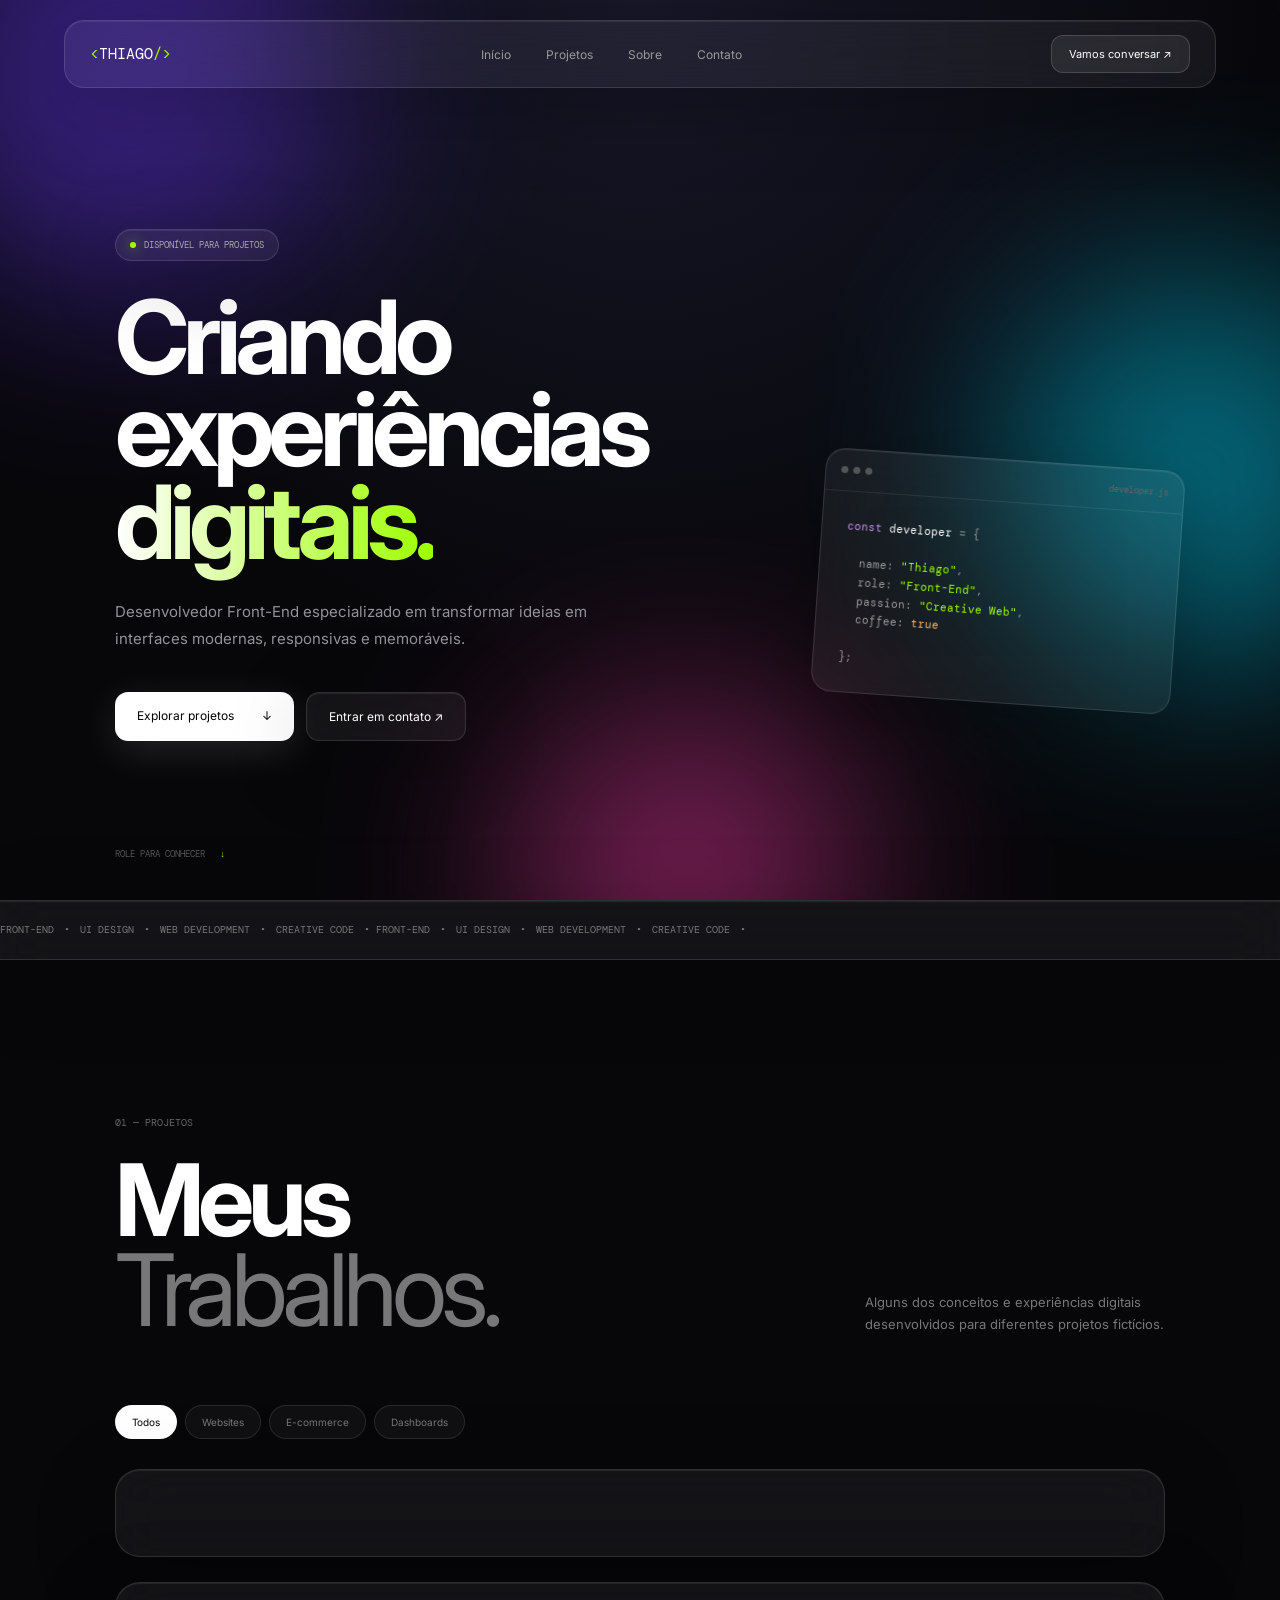
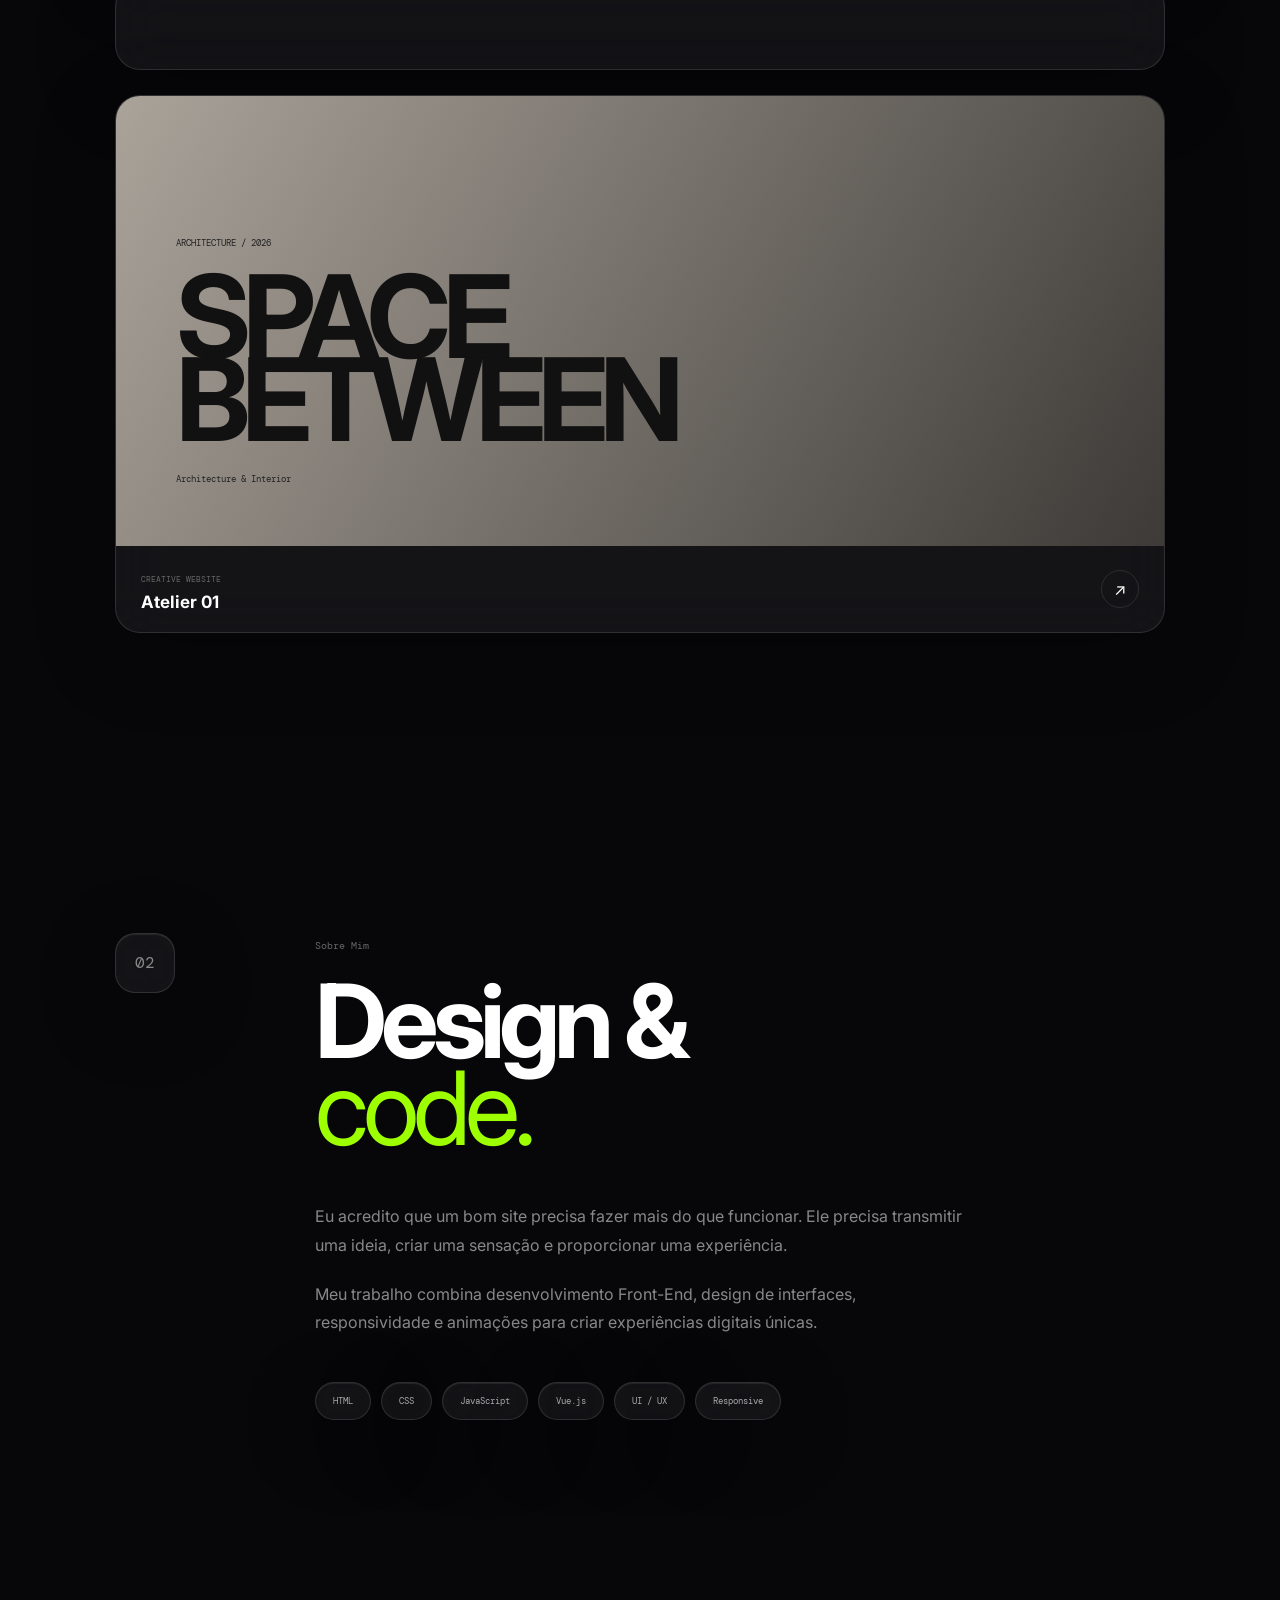
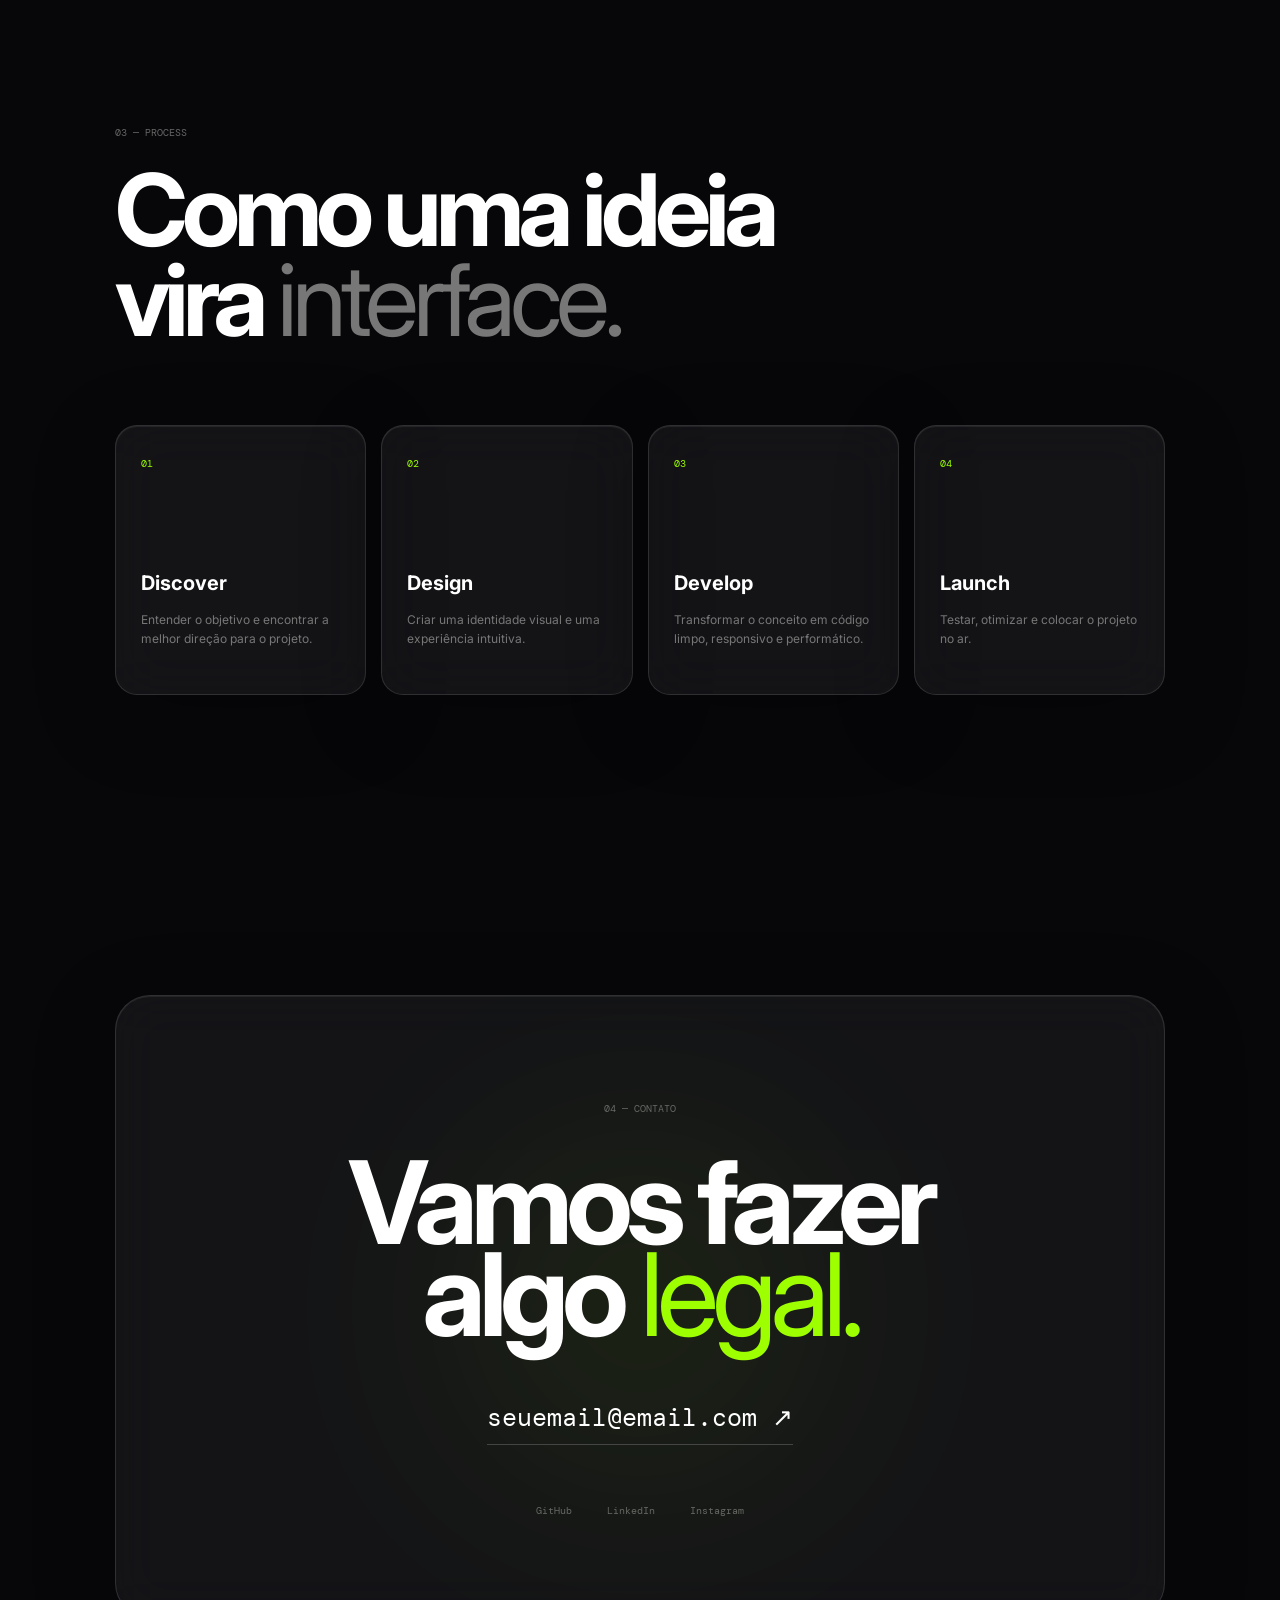
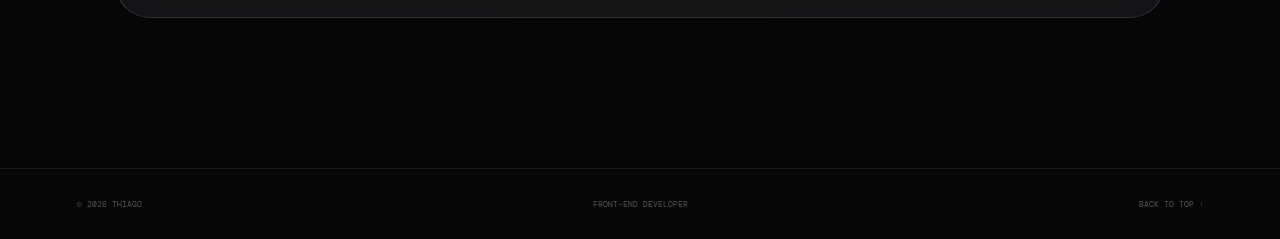
==== index.html @ 4381b1b9 "publish" ====
<!DOCTYPE html>
<html lang="pt-BR">
<head>
	<meta charset="UTF-8">
	<meta name="viewport" content="width=device-width, initial-scale=1.0">
    <title>Thiago — Front-End Developer</title>
	<link rel="stylesheet" href="style.css">
	<link rel="preconnect" href="https://fonts.googleapis.com">
	<link rel="preconnect" href="https://fonts.gstatic.com" crossorigin>
	<link href="https://fonts.googleapis.com/css2?family=DM+Mono:wght@400;500&family=Inter:wght@400;500;600;700;800&display=swap" rel="stylesheet">
</head>

<body>
	<!-- BACKGROUND -->
	<div class="background">
        <div class="orb orb-1"></div>
        <div class="orb orb-2"></div>
        <div class="orb orb-3"></div>
	</div>
	<!-- NAVBAR -->
	<header class="navbar glass">

        <a href="#home" class="logo">
            <span>&lt;</span>THIAGO<span>/&gt;</span>
        </a>

        <nav>
            <a href="#home">Início</a>
            <a href="#projetos">Projetos</a>
            <a href="#sobre">Sobre</a>
            <a href="#contato">Contato</a>
        </nav>

        <a href="#contato" class="nav-button">
            Vamos conversar ↗
        </a>
	</header>


    <!-- HERO -->
	<main>

        <section class="hero" id="home">
            <div class="hero-content">
                <div class="status glass">
                    <span></span>
                    DISPONÍVEL PARA PROJETOS
                </div>
                <h1>
                    Criando experiências<br>
                    <span>digitais.</span>
                </h1>
                <p>
                    Desenvolvedor Front-End especializado em transformar
                    ideias em interfaces modernas, responsivas e
                    memoráveis.
                </p>
                <div class="hero-buttons">
                    <a href="#projetos" class="button primary">
                        Explorar projetos
                        <span>↓</span>
                    </a>
                    <a href="#contato" class="button glass">
                        Entrar em contato ↗
                    </a>
                </div>
            </div>

            <!-- CARD FLUTUANTE -->
            <div class="floating-card glass">
                <div class="window-top">
                    <div class="dots">
                        <i></i>
                        <i></i>
                        <i></i>
                    </div>
                    <span>developer.js</span>
                </div>
                <div class="code">
                    <span class="purple">const</span>
                    <span class="white">developer</span>
                    = {
                    <br><br>
                    &nbsp;&nbsp;name:
                    <span class="green">"Thiago"</span>,
                    <br>
                    &nbsp;&nbsp;role:
                    <span class="green">"Front-End"</span>,
                    <br>
                    &nbsp;&nbsp;passion:
                    <span class="green">"Creative Web"</span>,
                    <br>
                    &nbsp;&nbsp;coffee:
                    <span class="orange">true</span>
                    <br><br>
                    };
                </div>
            </div>

            <div class="scroll">
                ROLE PARA CONHECER
                <span>↓</span>
            </div>
        </section>
		
        <!-- MARQUEE -->
        <section class="marquee glass">
            <div>
                FRONT-END　•　UI DESIGN　•　WEB DEVELOPMENT　•　CREATIVE CODE　•
                FRONT-END　•　UI DESIGN　•　WEB DEVELOPMENT　•　CREATIVE CODE　•
            </div>
        </section>

        <!-- PROJETOS -->
        <section class="projects section" id="projetos">
            <div class="section-title">
                <span>01 — PROJETOS</span>
                <h2>
                    Meus<br>
                    <strong>Trabalhos.</strong>
                </h2>
                <p>
                    Alguns dos conceitos e experiências digitais
                    desenvolvidos para diferentes projetos fictícios.
                </p>
            </div>

            <!-- FILTROS -->
            <div class="filters">
                <button class="active" data-filter="all">
                    Todos
                </button>
                <button data-filter="web">
                    Websites
                </button>
                <button data-filter="shop">
                    E-commerce
                </button>
                <button data-filter="dashboard">
                    Dashboards
                </button>
            </div>

            <!-- PROJETOS -->
            <div class="project-grid">

                <!-- MONOCHROME -->
                <article class="project glass large" data-category="shop">
                   <div class="video-container">
    <iframe
        src="https://vimeo.com/1227312894?share=copy&fl=sv&fe=ci"
        allow="autoplay; fullscreen; picture-in-picture"
        allowfullscreen>
    </iframe>
</div>

                    <div class="project-details">

                        <div>
                            <small>E-COMMERCE</small>
                            <h3>Monochrome</h3>
                        </div>
                        <a href="#" target="_blank">↗</a>
                    </div>
                </article>

                <!-- VERTEX -->
                <article class="project glass large" data-category="web">
                   <div class="video-container">
    <iframe
        src="https://vimeo.com/1227312894?share=copy"
        allow="autoplay; fullscreen; picture-in-picture"
        allowfullscreen>
    </iframe>
</div>
                    <div class="project-details">
                        <div>
                            <small>WEBSITE</small>
                            <h3>Vertex Lab</h3>
                        </div>
                        <a href="#" target="_blank">↗</a>
                    </div>
                </article>
                

                <!-- ATELIER -->
                <article class="project glass large" data-category="web">
                    <div class="project-preview atelier">
                        <div class="atelier-overlay">
                            <small>ARCHITECTURE / 2026</small>
                            <strong>
                                SPACE<br>
                                BETWEEN
                            </strong>
                            <span>
                                Architecture & Interior
                            </span>
                        </div>
                    </div>
                    <div class="project-details">
                        <div>
                            <small>CREATIVE WEBSITE</small>
                            <h3>Atelier 01</h3>
                        </div>
                        <a href="#" target="_blank">↗</a>
                    </div>
                </article>
            </div>
        </section>

        <!-- SOBRE -->
        <section class="about section" id="sobre">
            <div class="about-label glass">
                02
            </div>
            <div class="about-content">
                <span>Sobre Mim</span>
                <h2>
                    Design &<br>
                    <strong>code.</strong>
                </h2>
                <p>
                    Eu acredito que um bom site precisa fazer mais do que
                    funcionar. Ele precisa transmitir uma ideia, criar
                    uma sensação e proporcionar uma experiência.
                </p>
                <p>
                    Meu trabalho combina desenvolvimento Front-End,
                    design de interfaces, responsividade e animações
                    para criar experiências digitais únicas.
                </p>
                <div class="skills">
                    <div class="skill glass">HTML</div>
                    <div class="skill glass">CSS</div>
                    <div class="skill glass">JavaScript</div>
                    <div class="skill glass">Vue.js</div>
                    <div class="skill glass">UI / UX</div>
                    <div class="skill glass">Responsive</div>
                </div>
            </div>
        </section>

        <!-- PROCESSO -->
        <section class="process section">
            <span>03 — PROCESS</span>
            <h2>
                Como uma ideia<br>
                vira <strong>interface.</strong>
            </h2>
            <div class="process-grid">
                <div class="process-card glass">
                    <span>01</span>
                    <h3>Discover</h3>
                    <p>
                        Entender o objetivo e encontrar a melhor
                        direção para o projeto.
                    </p>
                </div>
                <div class="process-card glass">
                    <span>02</span>
                    <h3>Design</h3>
                    <p>
                        Criar uma identidade visual e uma experiência
                        intuitiva.
                    </p>
                </div>
                <div class="process-card glass">
                    <span>03</span>
                    <h3>Develop</h3>
                    <p>
                        Transformar o conceito em código limpo,
                        responsivo e performático.
                    </p>
                </div>
                <div class="process-card glass">
                    <span>04</span>
                    <h3>Launch</h3>
                    <p>
                        Testar, otimizar e colocar o projeto no ar.
                    </p>
                </div>
            </div>
        </section>

        <!-- CONTATO -->

        <section class="contact section" id="contato">
            <div class="contact-box glass">
                <span>04 — CONTATO</span>
                <h2>
                    Vamos fazer<br>
                    algo <strong>legal.</strong>
                </h2>
                <a href="mailto:seuemail@email.com" class="contact-email">
                    seuemail@email.com ↗
                </a>
                <div class="socials">
                    <a href="#">GitHub</a>
                    <a href="#">LinkedIn</a>
                    <a href="#">Instagram</a>
                </div>
            </div>
        </section>
	</main>

    <!-- FOOTER -->
	<footer>
        <span>© 2026 THIAGO</span>
        <span>FRONT-END DEVELOPER</span>
        <a href="#home">BACK TO TOP ↑</a>
	</footer>
    <script src="script.js"></script>
</body>
</html>
---- style.css ----
* {
    margin: 0;
    padding: 0;
    box-sizing: border-box;
}

html {
    scroll-behavior: smooth;
}

body {
    background: #07070a;
    color: #fff;

    font-family: "Inter", sans-serif;

    overflow-x: hidden;
}

a {
    text-decoration: none;
    color: inherit;
}

button {
    font-family: inherit;
}


/* =================================
   BACKGROUND
================================= */

.background {
    position: fixed;

    inset: 0;

    z-index: -5;

    overflow: hidden;

    background:
        radial-gradient(
            circle at top,
            #171729,
            #07070a 60%
        );
}

.orb {
    position: absolute;

    border-radius: 50%;

    filter: blur(100px);

    opacity: .45;

    animation: float 12s ease-in-out infinite;
}

.orb-1 {
    width: 450px;
    height: 450px;

    background: #6c3cff;

    top: -150px;
    left: -100px;
}

.orb-2 {
    width: 400px;
    height: 400px;

    background: #00d9ff;

    right: -120px;
    top: 30%;

    animation-delay: -4s;
}

.orb-3 {
    width: 350px;
    height: 350px;

    background: #ff3cac;

    bottom: -150px;
    left: 40%;

    animation-delay: -8s;
}

@keyframes float {

    0%, 100% {
        transform: translate(0, 0);
    }

    50% {
        transform: translate(40px, -50px);
    }

}


/* =================================
   GLASS
================================= */

.glass {
    background: rgba(255,255,255,.055);

    border: 1px solid rgba(255,255,255,.12);

    backdrop-filter: blur(25px);
    -webkit-backdrop-filter: blur(25px);

    box-shadow:
        inset 0 1px 1px rgba(255,255,255,.08),
        0 20px 80px rgba(0,0,0,.25);
}


/* =================================
   NAVBAR
================================= */

.navbar {
    position: fixed;

    top: 20px;
    left: 5%;
    right: 5%;

    height: 68px;

    padding: 0 25px;

    border-radius: 20px;

    display: flex;

    align-items: center;

    justify-content: space-between;

    z-index: 100;
}

.logo {
    font-family: "DM Mono";

    font-size: 15px;
}

.logo span {
    color: #9dff00;
}

.navbar nav {
    display: flex;

    gap: 35px;
}

.navbar nav a {
    color: #999;

    font-size: 12px;

    transition: .3s;
}

.navbar nav a:hover {
    color: #fff;
}

.nav-button {
    padding: 11px 17px;

    border-radius: 12px;

    background: rgba(255,255,255,.08);

    border: 1px solid rgba(255,255,255,.15);

    font-size: 11px;

    transition: .3s;
}

.nav-button:hover {
    background: #fff;

    color: #000;
}


/* =================================
   HERO
================================= */

.hero {
    min-height: 100vh;

    padding: 170px 9vw 100px;

    display: flex;

    align-items: center;

    position: relative;
}

.hero-content {
    max-width: 800px;

    z-index: 2;
}

.status {
    width: max-content;

    padding: 9px 14px;

    border-radius: 100px;

    font-family: "DM Mono";

    font-size: 9px;

    color: #aaa;

    display: flex;

    align-items: center;

    gap: 8px;

    margin-bottom: 30px;
}

.status span {
    width: 6px;
    height: 6px;

    background: #9dff00;

    border-radius: 50%;

    box-shadow: 0 0 15px #9dff00;
}

.hero h1 {
    font-size: clamp(55px, 8vw, 115px);

    line-height: .9;

    letter-spacing: -6px;
}

.hero h1 span {
    background: linear-gradient(
        90deg,
        #fff,
        #9dff00,
        #00d9ff
    );

    background-size: 200%;

    -webkit-background-clip: text;

    color: transparent;

    animation: gradient 5s ease infinite;
}

@keyframes gradient {

    0%,100% {
        background-position: 0;
    }

    50% {
        background-position: 100%;
    }

}

.hero p {
    max-width: 520px;

    color: #92929a;

    font-size: 15px;

    line-height: 1.8;

    margin-top: 30px;
}

.hero-buttons {
    display: flex;

    gap: 12px;

    margin-top: 40px;
}

.button {
    padding: 16px 22px;

    border-radius: 13px;

    font-size: 12px;
}

.primary {
    background: #fff;

    color: #000;

    box-shadow: 0 10px 40px rgba(255,255,255,.12);
}

.primary span {
    margin-left: 25px;
}

.video-container {
    width: 100%;
    height: 100%;
    position: relative;
    overflow: hidden;
    border-radius: 24px;
}

.video-container iframe {
    position: absolute;
    inset: 0;
    width: 100%;
    height: 100%;
    border: 0;
    display: block;
}

/* =================================
   CODE CARD
================================= */

.floating-card {
    position: absolute;

    right: 8vw;
    bottom: 22%;

    width: 360px;

    border-radius: 20px;

    overflow: hidden;

    transform: rotate(4deg);

    animation: cardFloat 5s ease-in-out infinite;

    z-index: 3;
}

@keyframes cardFloat {

    0%,100% {
        transform: rotate(4deg) translateY(0);
    }

    50% {
        transform: rotate(2deg) translateY(-15px);
    }

}

.window-top {
    height: 42px;

    border-bottom: 1px solid rgba(255,255,255,.08);

    display: flex;

    align-items: center;

    justify-content: space-between;

    padding: 0 15px;

    color: #666;

    font-family: "DM Mono";

    font-size: 9px;
}

.dots {
    display: flex;

    gap: 5px;
}

.dots i {
    width: 7px;
    height: 7px;

    background: #555;

    border-radius: 50%;
}

.code {
    padding: 25px;

    font-family: "DM Mono";

    font-size: 11px;

    line-height: 1.7;

    color: #999;
}

.purple {
    color: #c792ea;
}

.green {
    color: #9dff00;
}

.orange {
    color: #ffb86c;
}

.white {
    color: #fff;
}


/* =================================
   SCROLL
================================= */

.scroll {
    position: absolute;

    bottom: 40px;

    left: 9vw;

    color: #555;

    font-family: "DM Mono";

    font-size: 9px;
}

.scroll span {
    color: #9dff00;

    margin-left: 10px;
}


/* =================================
   MARQUEE
================================= */

.marquee {
    overflow: hidden;

    white-space: nowrap;

    padding: 22px 0;

    border-left: 0;
    border-right: 0;

    color: #777;

    font-family: "DM Mono";

    font-size: 10px;
}

.marquee div {
    animation: marquee 25s linear infinite;
}

@keyframes marquee {

    from {
        transform: translateX(0);
    }

    to {
        transform: translateX(-50%);
    }

}


/* =================================
   SECTIONS
================================= */

.section {
    padding: 150px 9vw;
}

.section-title {
    position: relative;

    margin-bottom: 70px;
}

.section-title > span,
.about-content > span,
.process > span,
.contact-box > span {
    font-family: "DM Mono";

    font-size: 10px;

    color: #666;
}

.section-title h2,
.process h2 {
    font-size: clamp(55px, 8vw, 100px);

    line-height: .9;

    letter-spacing: -6px;

    margin-top: 25px;
}

.section-title h2 strong,
.process h2 strong {
    color: #777;

    font-weight: 400;
}

.section-title p {
    position: absolute;

    right: 0;

    bottom: 0;

    max-width: 300px;

    color: #777;

    font-size: 13px;

    line-height: 1.7;
}


/* =================================
   FILTERS
================================= */

.filters {
    display: flex;

    gap: 8px;

    margin-bottom: 30px;
}

.filters button {
    cursor: pointer;

    padding: 10px 16px;

    border-radius: 100px;

    background: rgba(255,255,255,.04);

    border: 1px solid rgba(255,255,255,.1);

    color: #777;

    font-size: 10px;

    transition: .3s;
}

.filters button:hover,
.filters button.active {
    background: #fff;

    color: #000;
}


/* =================================
   PROJECT GRID
================================= */

.project-grid {
    display: grid;

    grid-template-columns: repeat(2, 1fr);

    gap: 25px;
}

.project.large {
    grid-column: span 2;
}

.project {
    border-radius: 25px;

    overflow: hidden;

    transition:
        transform .5s,
        border-color .5s;
}

.project:hover {
    transform: translateY(-8px);

    border-color: rgba(255,255,255,.25);
}


/* =================================
   PROJECT PREVIEW
================================= */

.project-preview {
    min-height: 450px;

    position: relative;

    overflow: hidden;
}


/* MONOCHROME */

.monochrome {
    background:
        linear-gradient(
            135deg,
            #222,
            #050505
        );

    padding: 35px;
}

.mini-nav {
    display: flex;

    justify-content: space-between;

    font-family: "DM Mono";

    font-size: 9px;

    color: #aaa;
}

.fashion-text {
    font-size: clamp(60px, 9vw, 120px);

    font-weight: 800;

    line-height: .72;

    letter-spacing: -8px;

    margin-top: 100px;
}

.fashion-text i {
    color: #9dff00;
}

.mini-product {
    position: absolute;

    bottom: 30px;
    right: 35px;

    font-family: "DM Mono";

    font-size: 9px;

    color: #777;
}


/* VERTEX */

.vertex {
    background:
        radial-gradient(
            circle at 70% 30%,
            #2e6949,
            #09130d 50%,
            #040604
        );

    padding: 35px;

    display: flex;

    flex-direction: column;

    justify-content: space-between;
}

.vertex-glow {
    position: absolute;

    width: 250px;
    height: 250px;

    border-radius: 50%;

    background: #76ffab;

    filter: blur(100px);

    opacity: .12;

    right: -50px;
    top: -50px;
}

.vertex small {
    font-family: "DM Mono";

    color: #9dff00;
}

.vertex strong {
    font-size: clamp(40px, 6vw, 75px);

    line-height: .8;

    letter-spacing: -4px;
}

.vertex > span {
    font-family: "DM Mono";

    font-size: 9px;

    color: #aaa;
}


/* ANALYTICS */

.analytics {
    background:
        radial-gradient(
            circle at 50% 50%,
            #1f2340,
            #09090d
        );

    padding: 50px;

    display: flex;

    justify-content: center;

    align-items: center;
}

.dashboard-card {
    width: 85%;

    padding: 30px;

    border-radius: 18px;

    background: rgba(0,0,0,.4);

    border: 1px solid rgba(255,255,255,.12);

    backdrop-filter: blur(15px);
}

.dashboard-card small {
    color: #777;

    font-family: "DM Mono";

    font-size: 9px;
}

.dashboard-card strong {
    display: block;

    margin-top: 10px;

    font-size: 36px;
}

.chart {
    height: 100px;

    margin-top: 30px;

    border-bottom: 1px solid rgba(157,255,0,.5);

    position: relative;

    transform: skewY(-5deg);
}

.chart span {
    position: absolute;

    width: 100%;
    height: 100%;

    background:
        linear-gradient(
            135deg,
            transparent 60%,
            rgba(157,255,0,.3)
        );

    clip-path: polygon(
        0 90%,
        15% 70%,
        30% 80%,
        45% 45%,
        60% 60%,
        75% 25%,
        100% 5%,
        100% 100%,
        0 100%
    );
}

.chart-bars {
    display: flex;

    gap: 8px;

    height: 50px;

    align-items: flex-end;

    margin-top: 15px;
}

.chart-bars i {
    flex: 1;

    background: rgba(255,255,255,.15);

    border-radius: 3px 3px 0 0;
}

.chart-bars i:nth-child(1) {
    height: 30%;
}

.chart-bars i:nth-child(2) {
    height: 50%;
}

.chart-bars i:nth-child(3) {
    height: 40%;
}

.chart-bars i:nth-child(4) {
    height: 70%;
}

.chart-bars i:nth-child(5) {
    height: 55%;
}

.chart-bars i:nth-child(6) {
    height: 80%;
}

.chart-bars i:nth-child(7) {
    height: 100%;

    background: #9dff00;
}


/* ATELIER */

.atelier {
    background:
        linear-gradient(
            120deg,
            #aaa39a,
            #3d3a37
        );

    display: flex;

    align-items: flex-end;

    padding: 60px;
}

.atelier-overlay small {
    font-family: "DM Mono";

    font-size: 9px;

    color: #222;
}

.atelier-overlay strong {
    display: block;

    font-size: clamp(55px, 9vw, 120px);

    line-height: .72;

    letter-spacing: -8px;

    color: #111;

    margin: 25px 0;
}

.atelier-overlay span {
    font-family: "DM Mono";

    font-size: 9px;

    color: #222;
}


/* PROJECT DETAILS */

.project-details {
    display: flex;

    justify-content: space-between;

    align-items: center;

    padding: 20px 25px;
}

.project-details small {
    color: #666;

    font-family: "DM Mono";

    font-size: 8px;
}

.project-details h3 {
    margin-top: 6px;

    font-size: 17px;
}

.project-details a {
    width: 38px;
    height: 38px;

    border-radius: 50%;

    border: 1px solid rgba(255,255,255,.1);

    display: flex;

    justify-content: center;
    align-items: center;

    transition: .3s;
}

.project-details a:hover {
    background: #fff;

    color: #000;
}


/* =================================
   ABOUT
================================= */

.about {
    display: grid;

    grid-template-columns: 120px 1fr;

    gap: 80px;
}

.about-label {
    width: 60px;
    height: 60px;

    border-radius: 20px;

    display: flex;

    justify-content: center;
    align-items: center;

    color: #888;

    font-family: "DM Mono";
}

.about-content {
    max-width: 800px;
}

.about-content h2 {
    font-size: clamp(55px, 8vw, 105px);

    line-height: .85;

    letter-spacing: -6px;

    margin: 25px 0 50px;
}

.about-content h2 strong {
    color: #9dff00;

    font-weight: 400;
}

.about-content p {
    max-width: 650px;

    color: #888;

    line-height: 1.8;

    margin-bottom: 20px;
}

.skills {
    display: flex;

    flex-wrap: wrap;

    gap: 10px;

    margin-top: 45px;
}

.skill {
    padding: 12px 17px;

    border-radius: 100px;

    font-family: "DM Mono";

    font-size: 9px;

    color: #aaa;
}


/* =================================
   PROCESS
================================= */

.process h2 {
    margin-top: 25px;
}

.process-grid {
    display: grid;

    grid-template-columns: repeat(4,1fr);

    gap: 15px;

    margin-top: 80px;
}

.process-card {
    min-height: 270px;

    border-radius: 22px;

    padding: 25px;

    transition: .4s;
}

.process-card:hover {
    transform: translateY(-10px);

    background: rgba(255,255,255,.08);
}

.process-card > span {
    color: #9dff00;

    font-family: "DM Mono";

    font-size: 10px;
}

.process-card h3 {
    margin-top: 100px;

    font-size: 20px;
}

.process-card p {
    color: #777;

    font-size: 12px;

    line-height: 1.6;

    margin-top: 15px;
}


/* =================================
   CONTACT
================================= */

.contact {
    min-height: 90vh;

    display: flex;

    align-items: center;

    justify-content: center;
}

.contact-box {
    width: 100%;

    text-align: center;

    padding: 100px 30px;

    border-radius: 35px;

    position: relative;

    overflow: hidden;
}

.contact-box::before {
    content: "";

    position: absolute;

    width: 300px;
    height: 300px;

    border-radius: 50%;

    background: #9dff00;

    filter: blur(130px);

    opacity: .1;

    left: 50%;
    top: 50%;

    transform: translate(-50%,-50%);
}

.contact-box h2 {
    position: relative;

    font-size: clamp(55px, 9vw, 120px);

    line-height: .8;

    letter-spacing: -7px;

    margin: 40px 0 60px;
}

.contact-box h2 strong {
    color: #9dff00;

    font-weight: 400;
}

.contact-email {
    position: relative;

    font-family: "DM Mono";

    font-size: clamp(16px, 2vw, 25px);

    border-bottom: 1px solid #444;

    padding-bottom: 10px;
}

.socials {
    display: flex;

    justify-content: center;

    gap: 35px;

    margin-top: 70px;

    font-family: "DM Mono";

    font-size: 10px;

    color: #666;
}

.socials a:hover {
    color: #fff;
}


/* =================================
   FOOTER
================================= */

footer {
    border-top: 1px solid rgba(255,255,255,.08);

    padding: 30px 6vw;

    display: flex;

    justify-content: space-between;

    font-family: "DM Mono";

    font-size: 8px;

    color: #555;
}


/* =================================
   RESPONSIVE
================================= */

@media(max-width: 900px) {

    .navbar nav {
        display: none;
    }

    .hero {
        padding: 160px 6vw 100px;
    }

    .floating-card {
        display: none;
    }

    .section {
        padding: 100px 6vw;
    }

    .section-title p {
        position: static;

        margin-top: 30px;
    }

    .project-grid {
        grid-template-columns: 1fr;
    }

    .project.large {
        grid-column: span 1;
    }

    .about {
        grid-template-columns: 1fr;
    }

    .process-grid {
        grid-template-columns: 1fr 1fr;
    }

}


@media(max-width: 600px) {

    .navbar {
        left: 4%;
        right: 4%;
    }

    .nav-button {
        display: none;
    }

    .hero h1 {
        font-size: 58px;

        letter-spacing: -4px;
    }

    .hero-buttons {
        flex-direction: column;
    }

    .button {
        text-align: center;
    }

    .project-preview {
        min-height: 320px;
    }

    .fashion-text {
        font-size: 65px;
    }

    .atelier {
        padding: 30px;
    }

    .atelier-overlay strong {
        font-size: 65px;
    }

    .process-grid {
        grid-template-columns: 1fr;
    }

    .process-card {
        min-height: 220px;
    }

    .process-card h3 {
        margin-top: 70px;
    }

    footer {
        flex-direction: column;

        gap: 15px;
    }

}
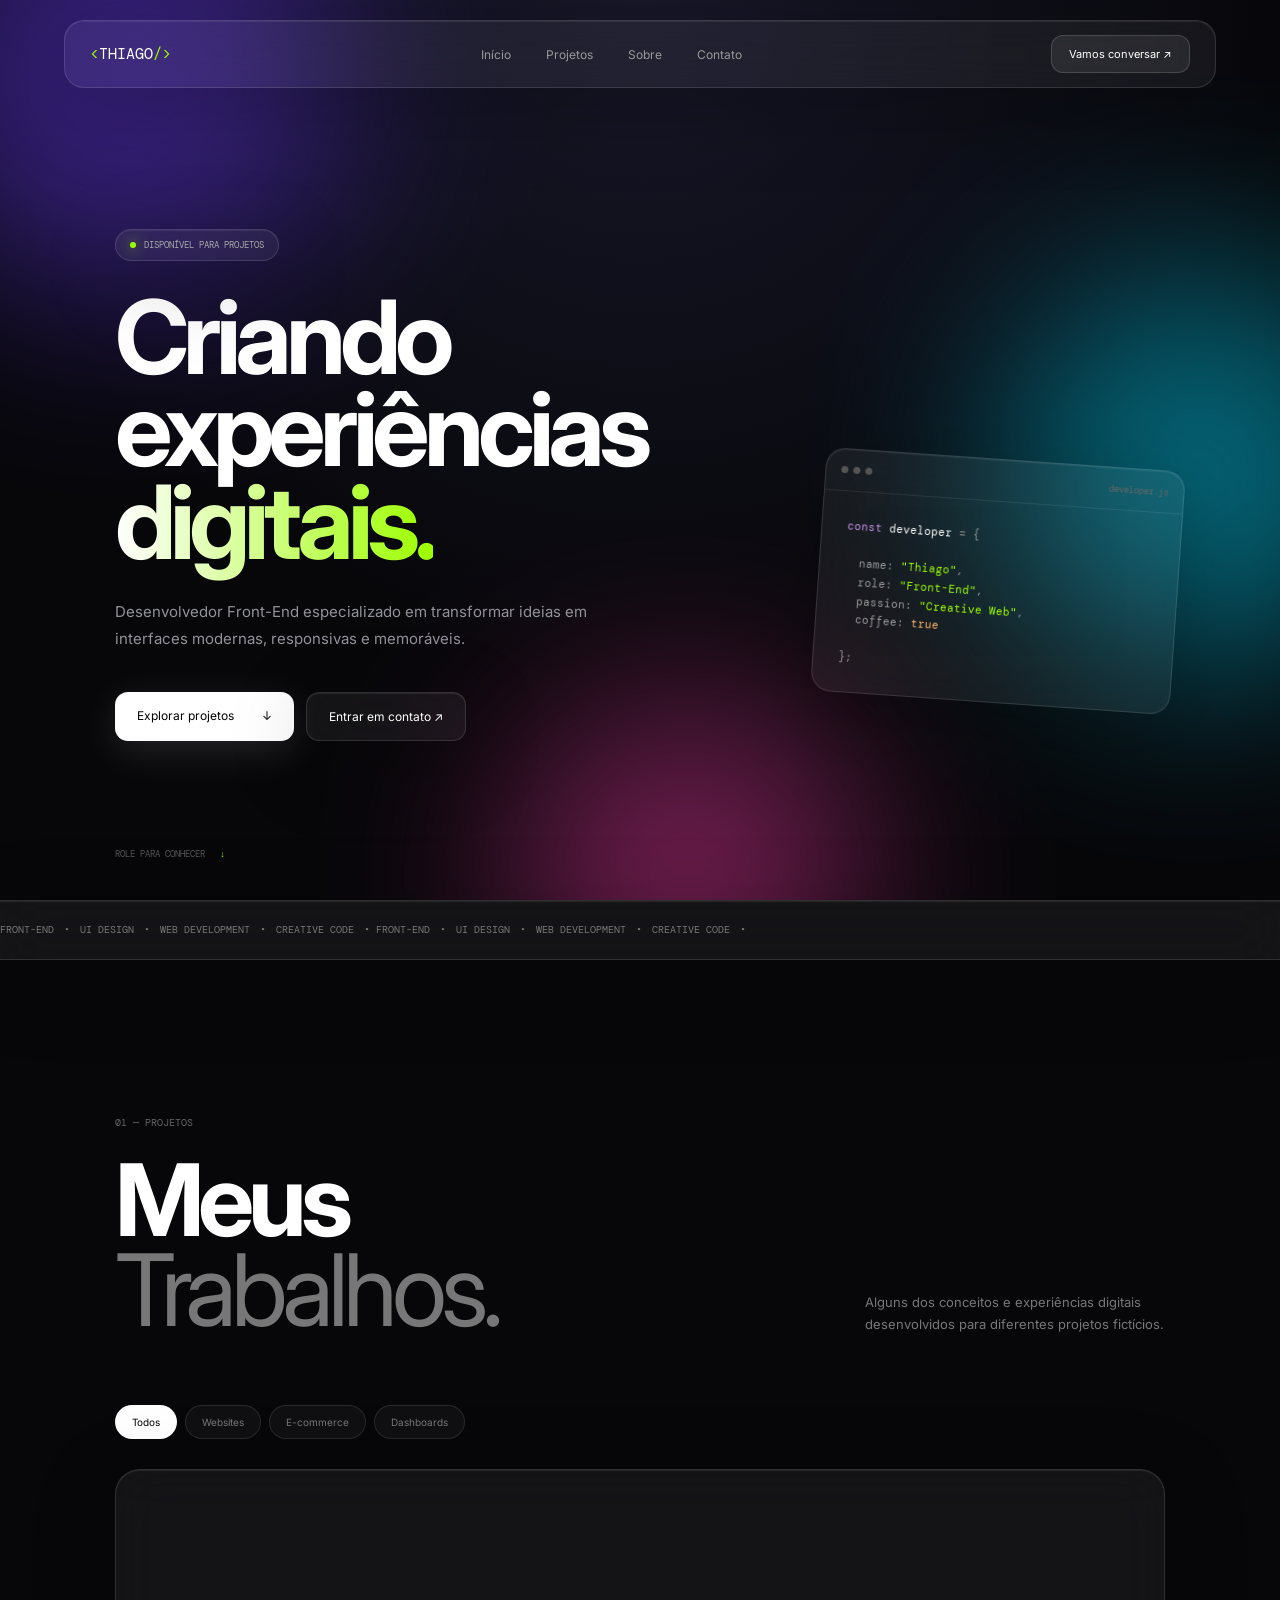
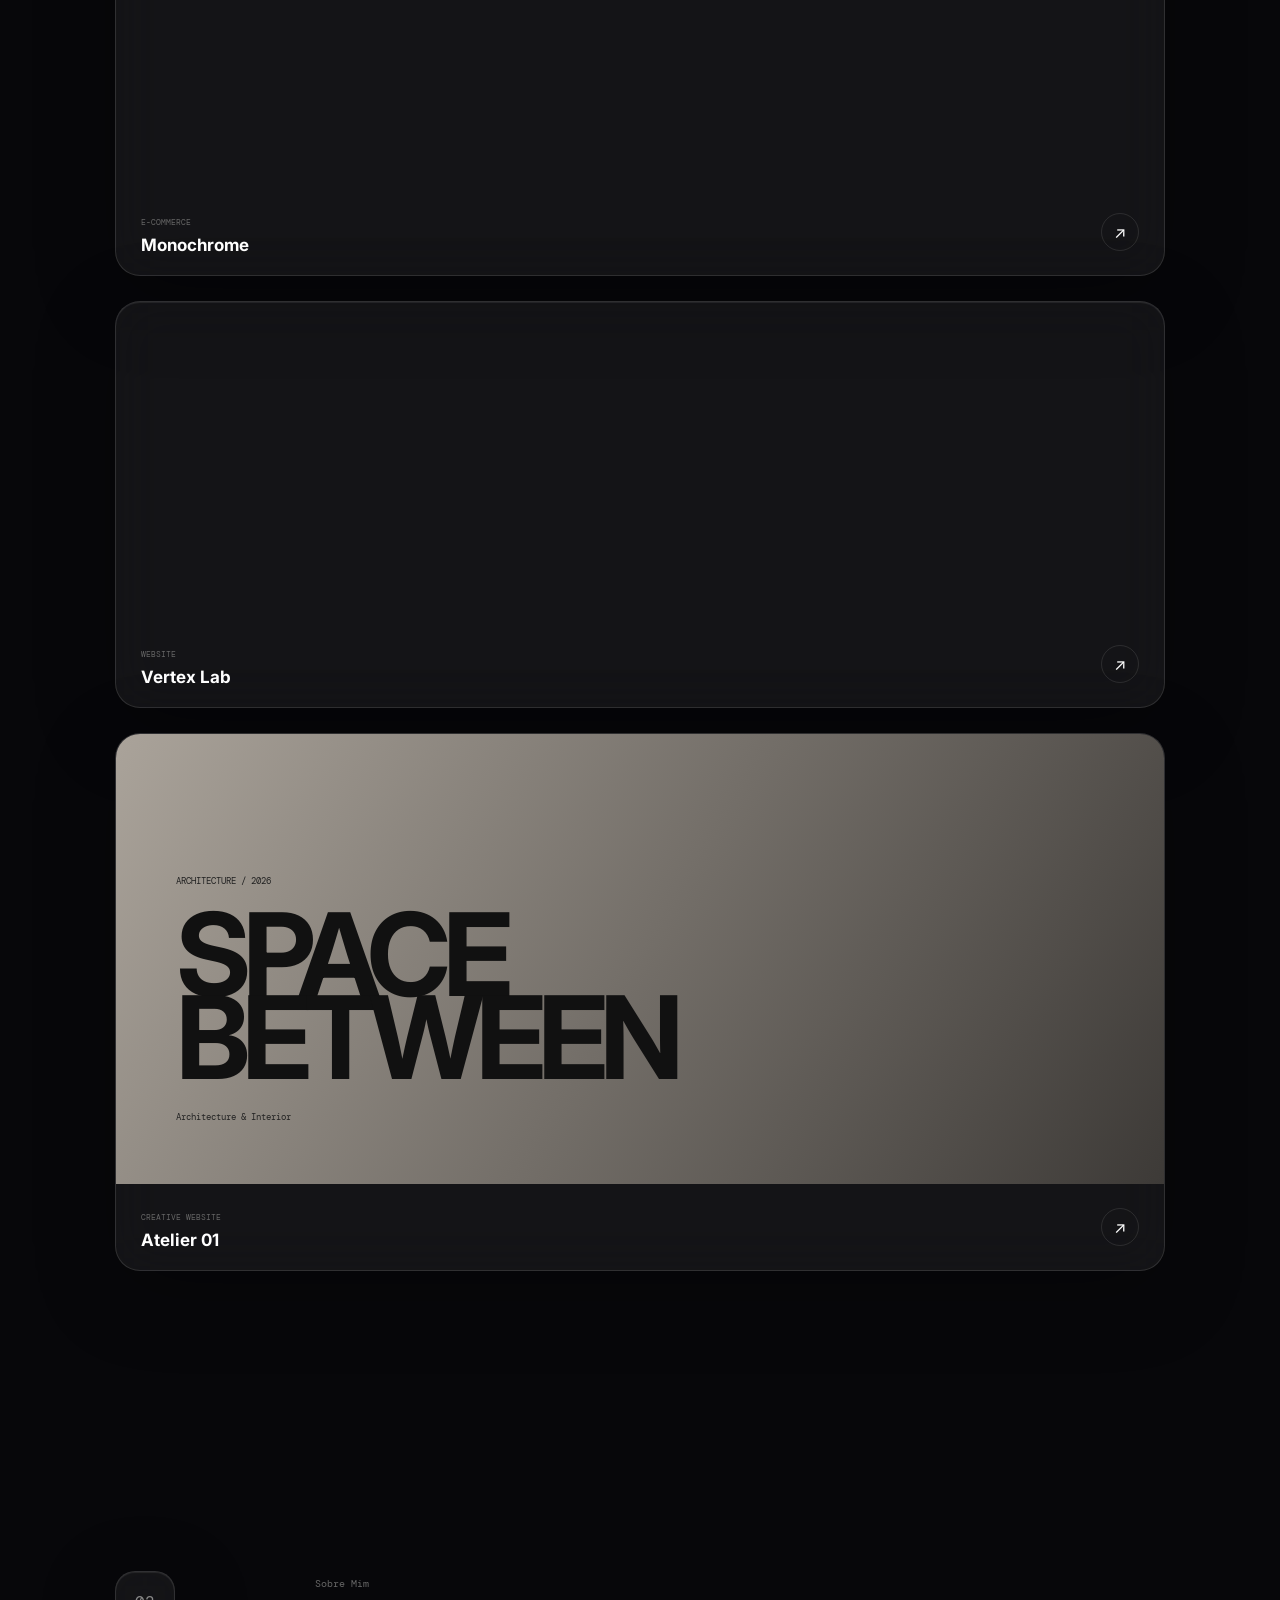
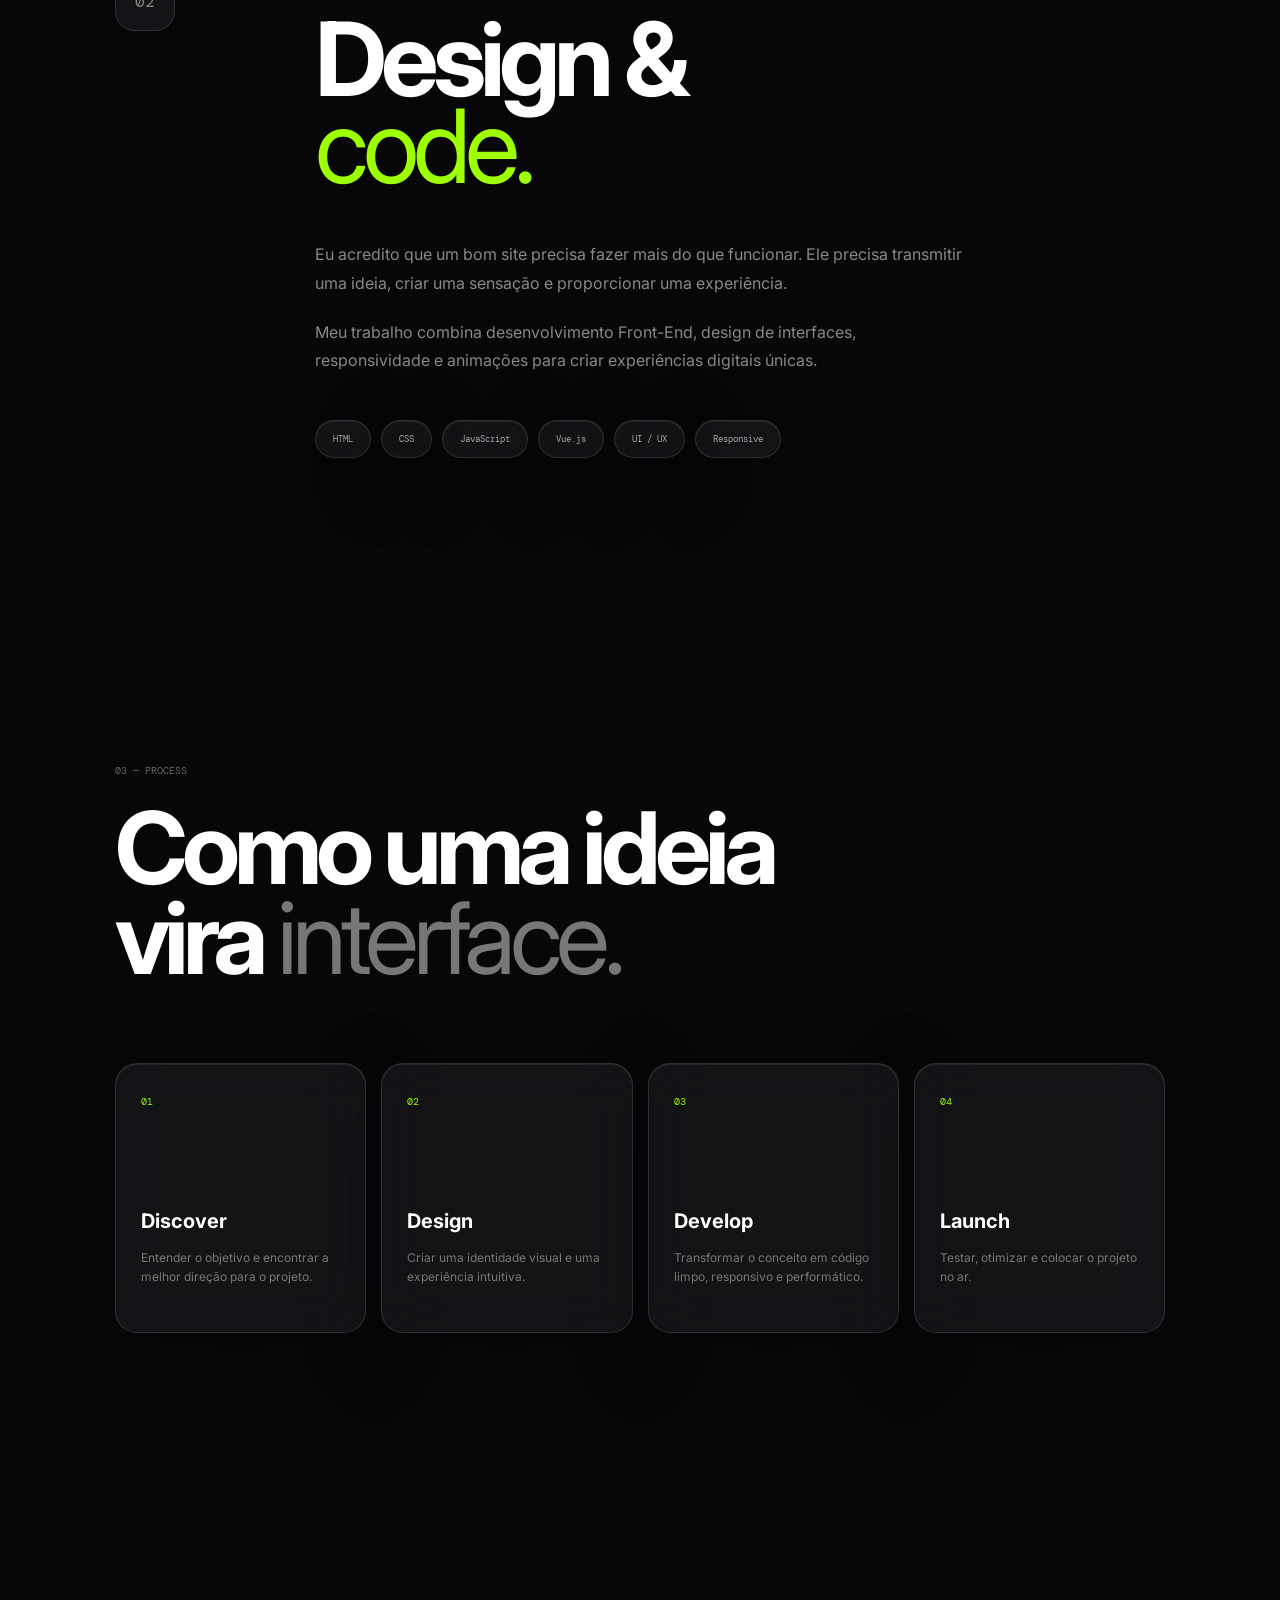
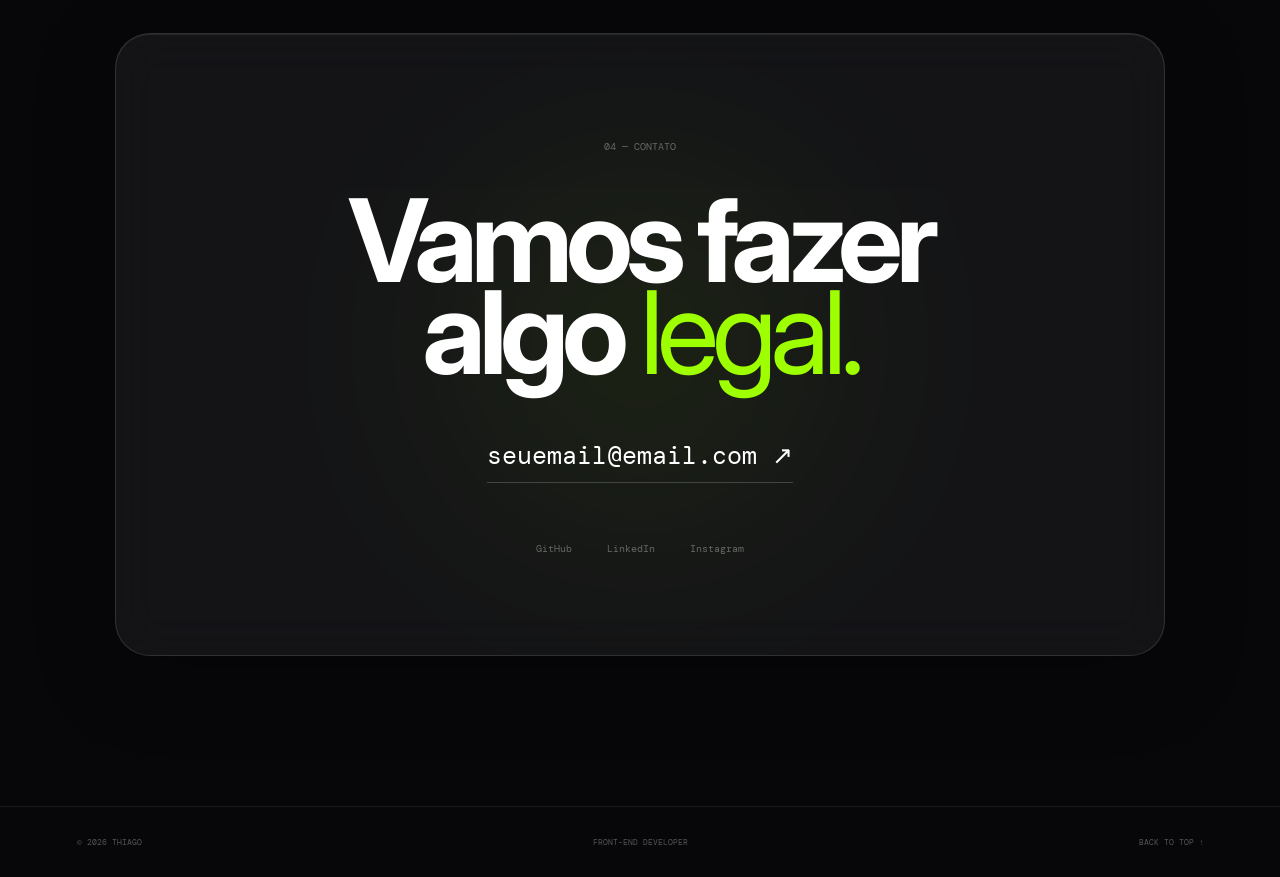
==== commit b5fc388b: "publish" ====
--- a/index.html
+++ b/index.html
@@ -146,14 +146,7 @@
 
                 <!-- MONOCHROME -->
                 <article class="project glass large" data-category="shop">
-                   <div class="video-container">
-    <iframe
-        src="https://vimeo.com/1227312894?share=copy&fl=sv&fe=ci"
-        allow="autoplay; fullscreen; picture-in-picture"
-        allowfullscreen>
-    </iframe>
-</div>
-
+                   <iframe width="560" height="315" src="https://www.youtube-nocookie.com/embed/55IRBsUY_2E?si=4ap-cGnlx4MbR7pY&amp;controls=0" title="YouTube video player" frameborder="0" allow="accelerometer; autoplay; clipboard-write; encrypted-media; gyroscope; picture-in-picture; web-share" referrerpolicy="strict-origin-when-cross-origin" allowfullscreen></iframe>
                     <div class="project-details">
 
                         <div>
@@ -166,13 +159,7 @@
 
                 <!-- VERTEX -->
                 <article class="project glass large" data-category="web">
-                   <div class="video-container">
-    <iframe
-        src="https://vimeo.com/1227312894?share=copy"
-        allow="autoplay; fullscreen; picture-in-picture"
-        allowfullscreen>
-    </iframe>
-</div>
+                    <iframe class="yt-demontration" width="560" height="315" src="https://www.youtube-nocookie.com/embed/en1G54mVBFE?si=QkdN9q1mKnqh894X&amp;controls=0" title="YouTube video player" frameborder="0" allow="accelerometer; autoplay; clipboard-write; encrypted-media; gyroscope; picture-in-picture; web-share" referrerpolicy="strict-origin-when-cross-origin" allowfullscreen></iframe>
                     <div class="project-details">
                         <div>
                             <small>WEBSITE</small>
--- a/style.css
+++ b/style.css
@@ -332,21 +332,8 @@
     margin-left: 25px;
 }
 
-.video-container {
-    width: 100%;
-    height: 100%;
-    position: relative;
-    overflow: hidden;
-    border-radius: 24px;
-}
-
-.video-container iframe {
-    position: absolute;
-    inset: 0;
-    width: 100%;
-    height: 100%;
-    border: 0;
-    display: block;
+.yt-demontration{
+    border-radius: 25px 0px;
 }
 
 /* =================================
@@ -713,14 +700,6 @@
 /* VERTEX */
 
 .vertex {
-    background:
-        radial-gradient(
-            circle at 70% 30%,
-            #2e6949,
-            #09130d 50%,
-            #040604
-        );
-
     padding: 35px;
 
     display: flex;
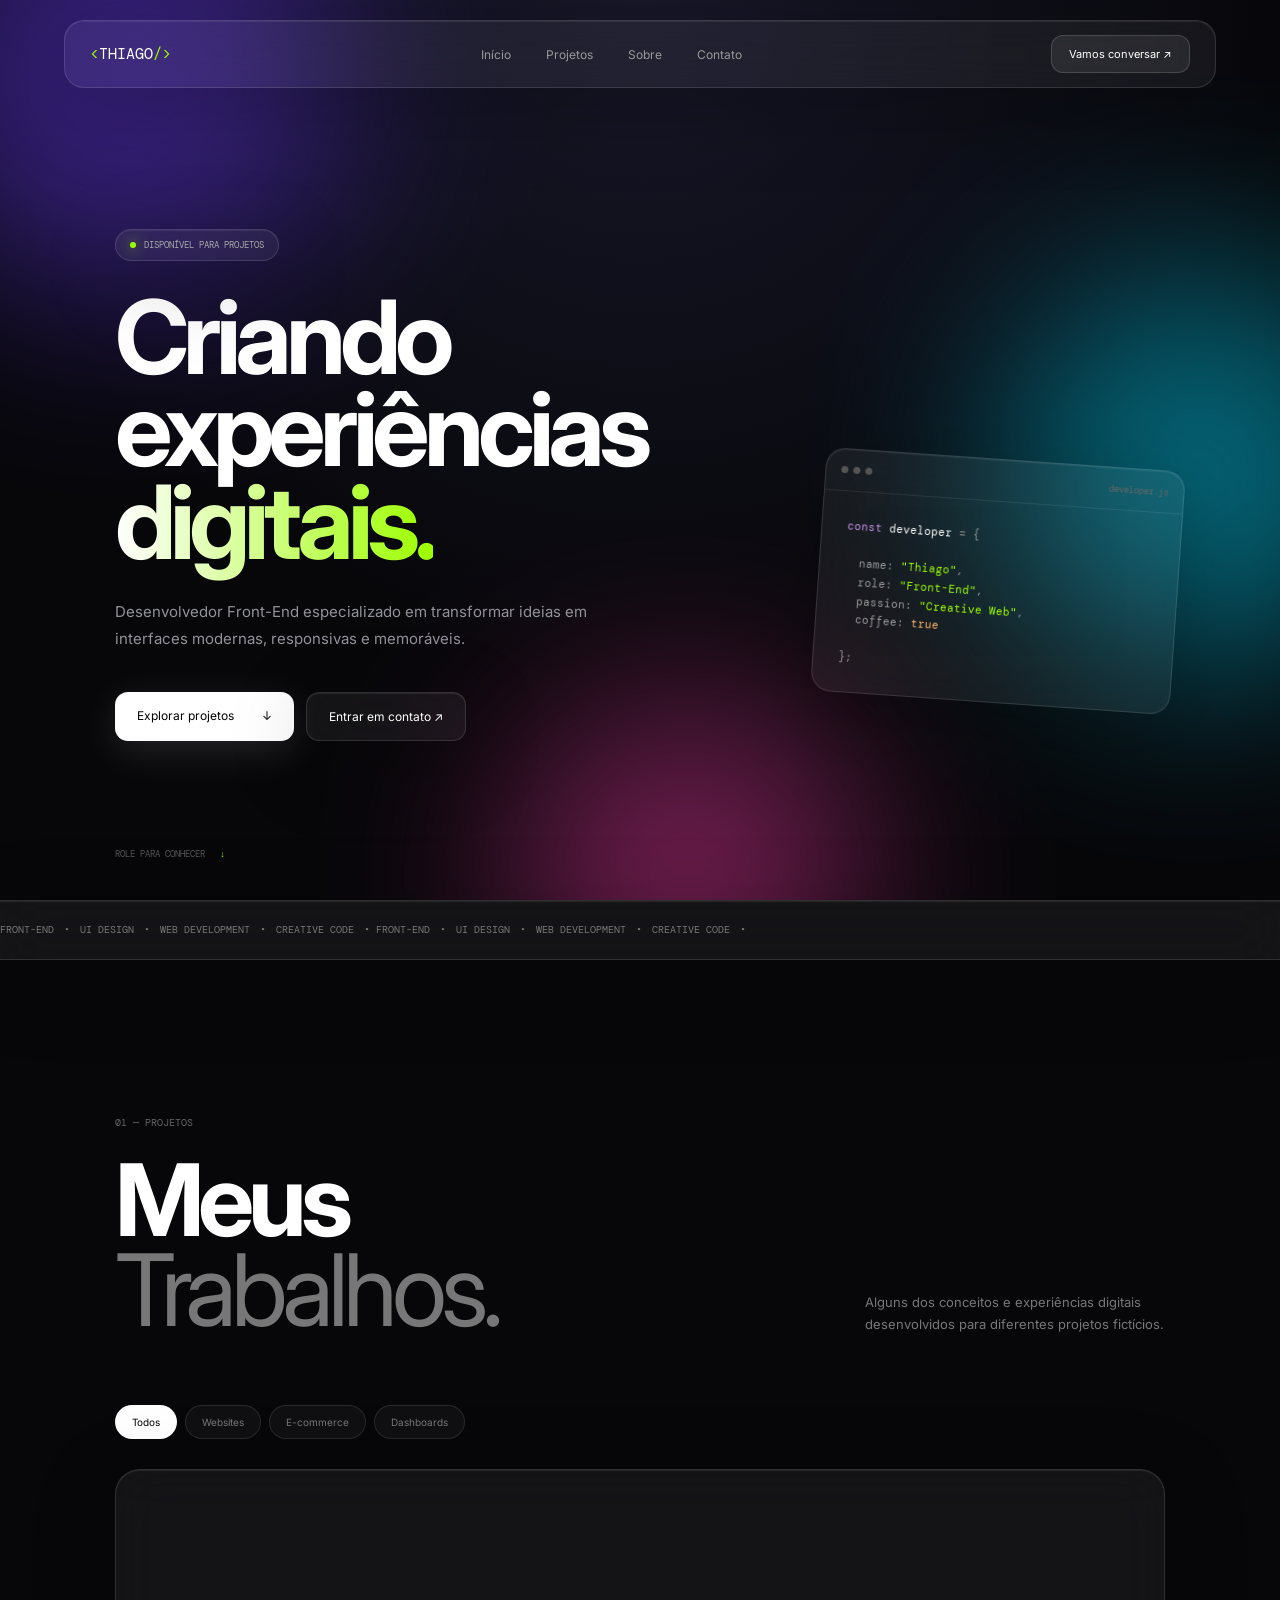
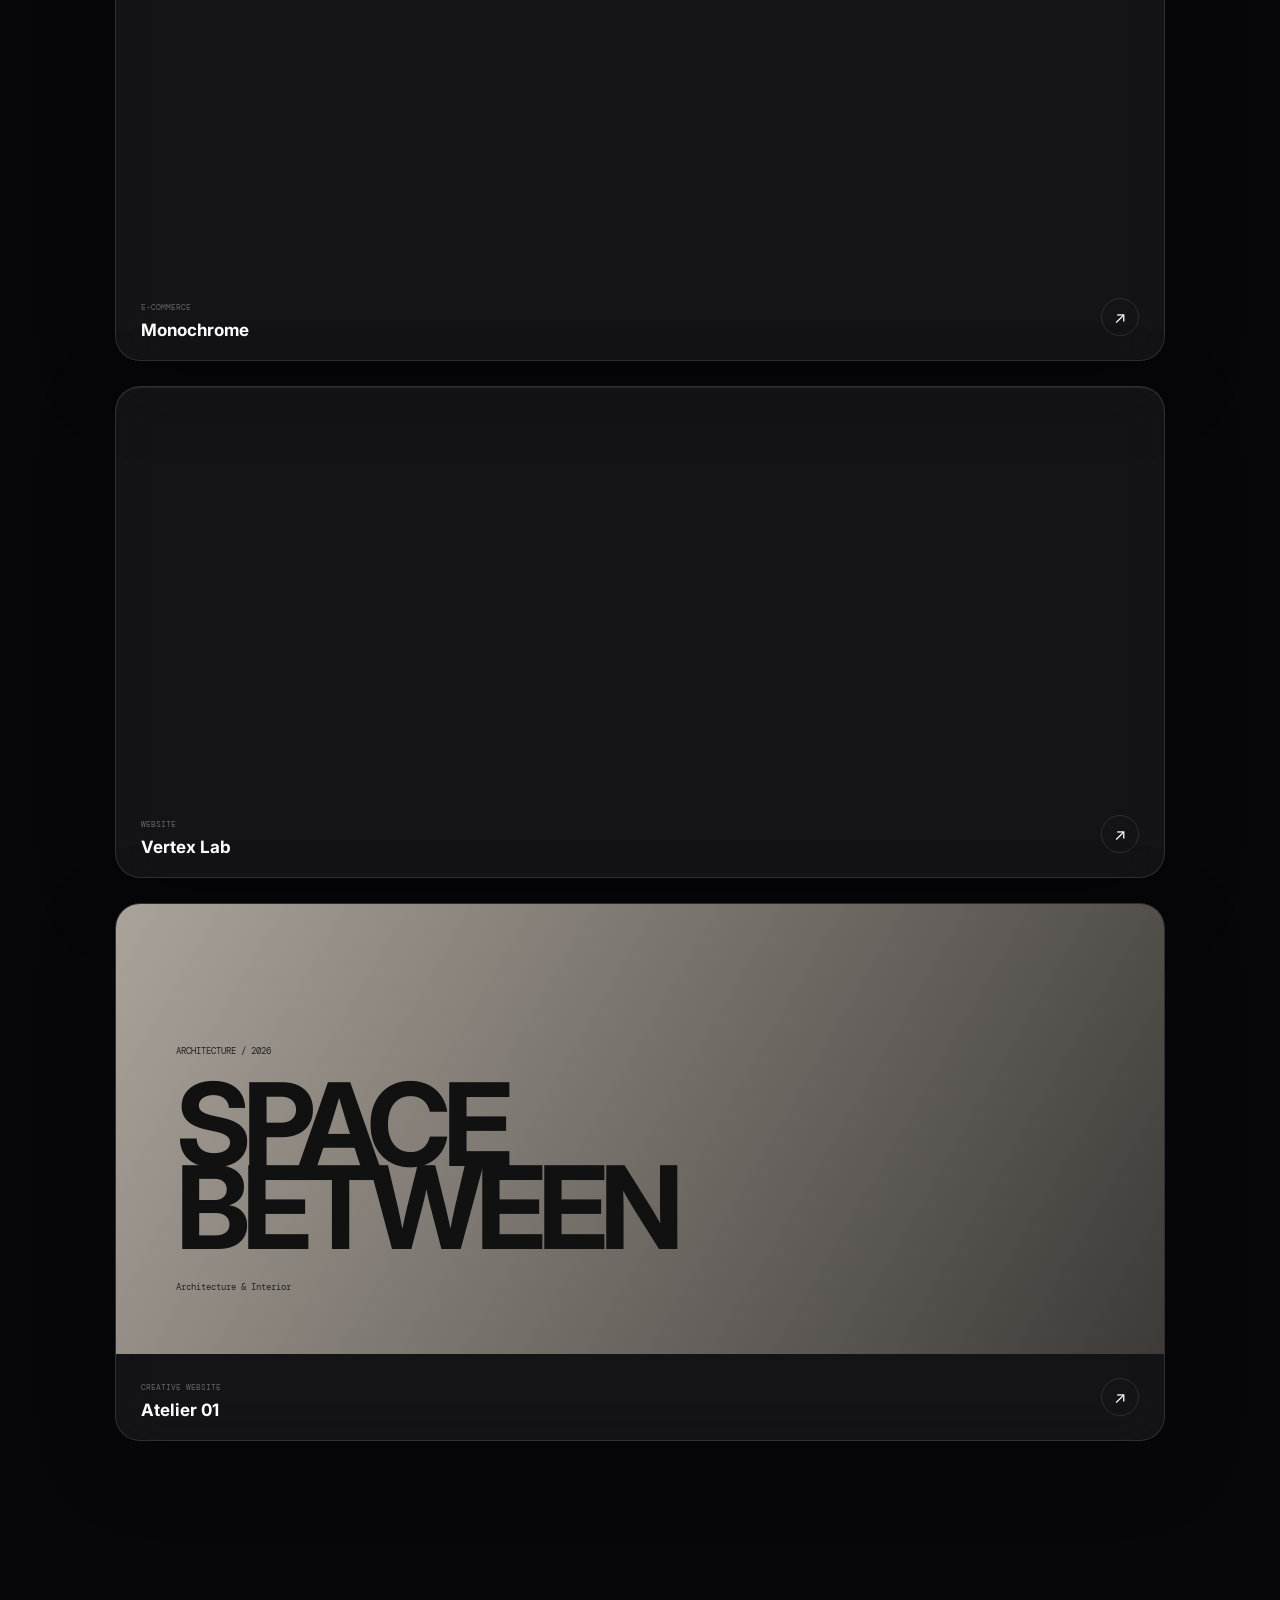
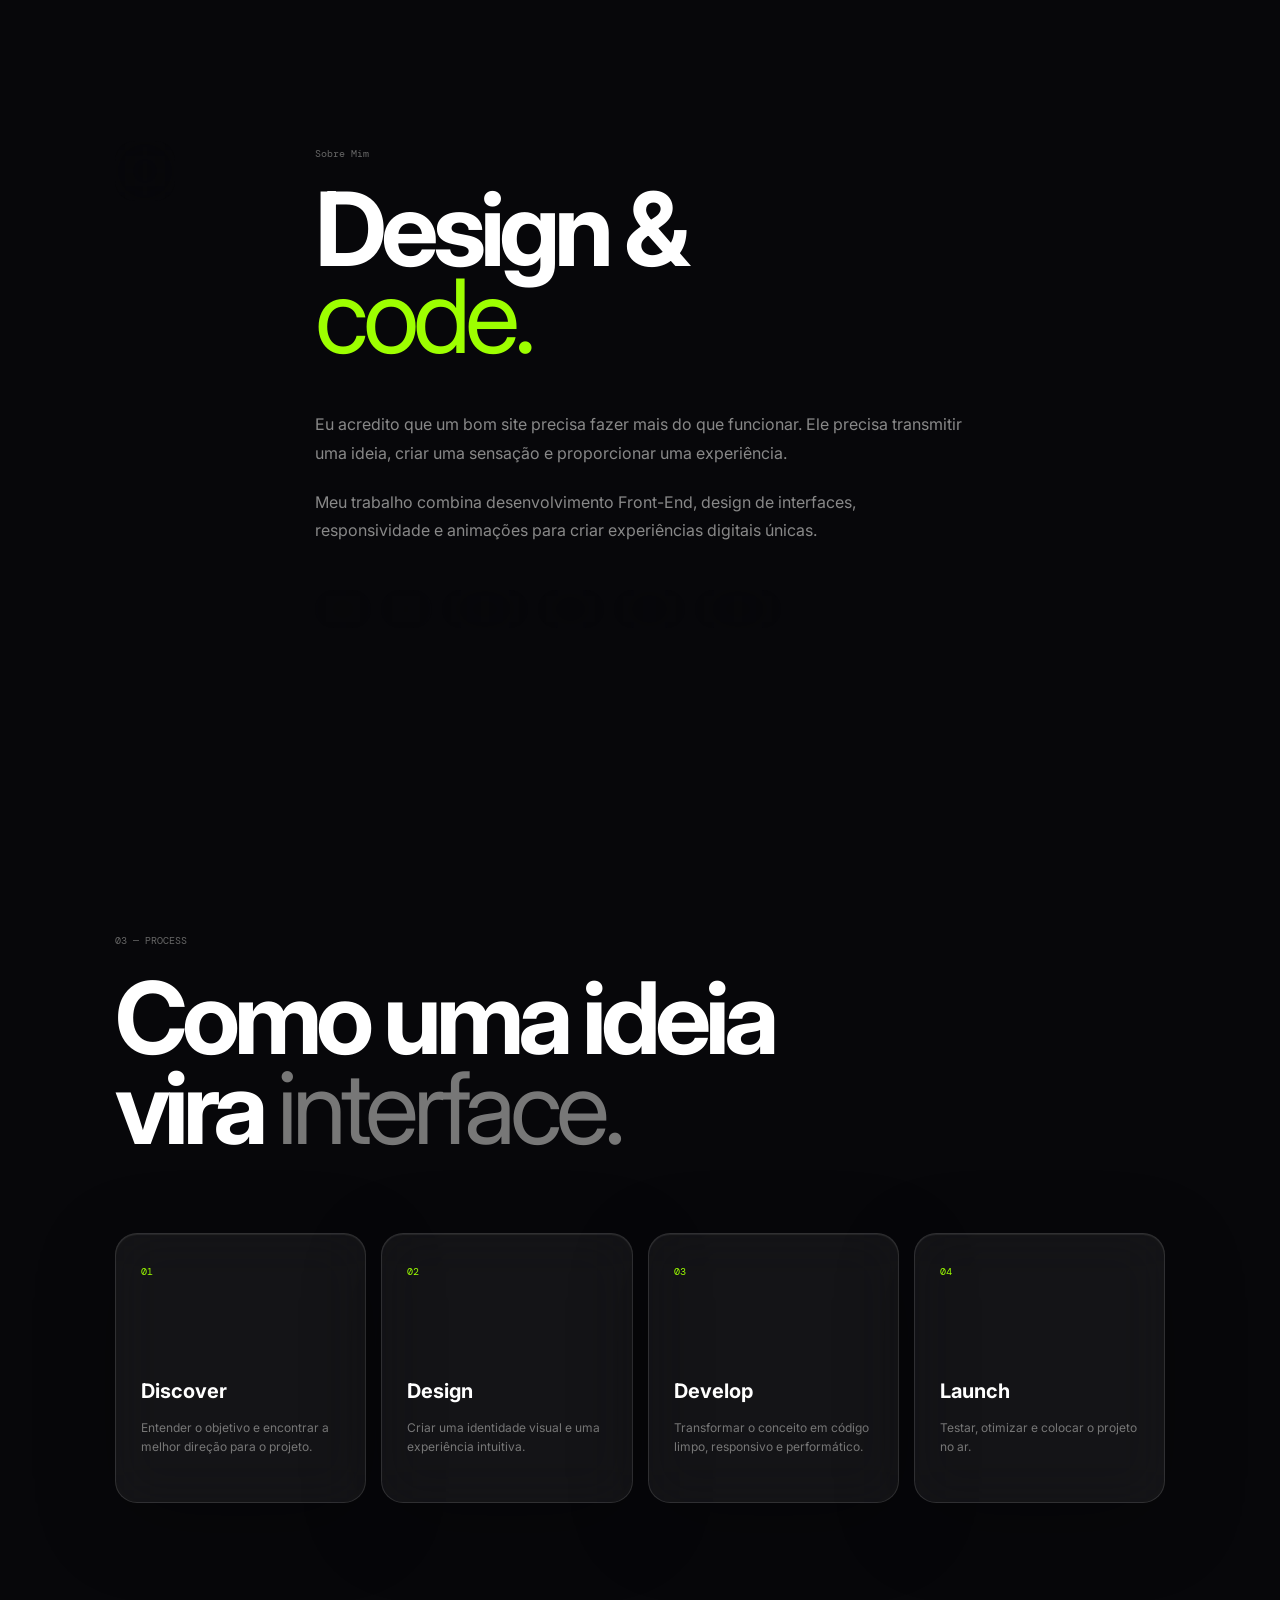
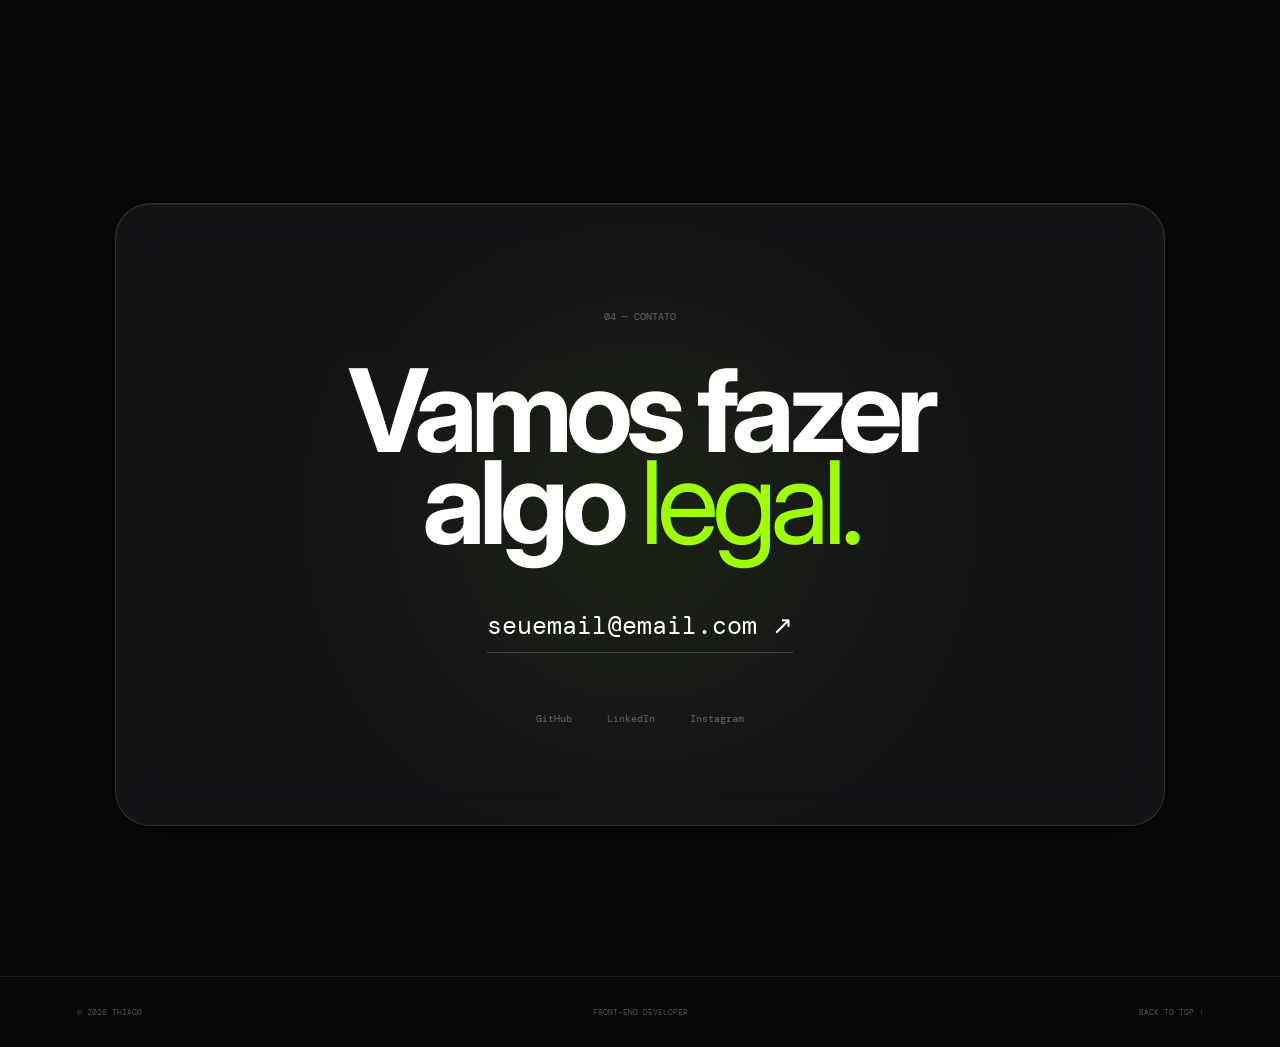
==== commit 8550d1c4: "publish" ====
--- a/index.html
+++ b/index.html
@@ -146,7 +146,7 @@
 
                 <!-- MONOCHROME -->
                 <article class="project glass large" data-category="shop">
-                   <iframe width="560" height="315" src="https://www.youtube-nocookie.com/embed/55IRBsUY_2E?si=4ap-cGnlx4MbR7pY&amp;controls=0" title="YouTube video player" frameborder="0" allow="accelerometer; autoplay; clipboard-write; encrypted-media; gyroscope; picture-in-picture; web-share" referrerpolicy="strict-origin-when-cross-origin" allowfullscreen></iframe>
+                   <iframe width="100%" height="400em" src="https://www.youtube-nocookie.com/embed/55IRBsUY_2E?si=4ap-cGnlx4MbR7pY&amp;controls=0" title="YouTube video player" frameborder="0" allow="accelerometer; autoplay; clipboard-write; encrypted-media; gyroscope; picture-in-picture; web-share" referrerpolicy="strict-origin-when-cross-origin" allowfullscreen></iframe>
                     <div class="project-details">
 
                         <div>
@@ -159,7 +159,7 @@
 
                 <!-- VERTEX -->
                 <article class="project glass large" data-category="web">
-                    <iframe class="yt-demontration" width="560" height="315" src="https://www.youtube-nocookie.com/embed/en1G54mVBFE?si=QkdN9q1mKnqh894X&amp;controls=0" title="YouTube video player" frameborder="0" allow="accelerometer; autoplay; clipboard-write; encrypted-media; gyroscope; picture-in-picture; web-share" referrerpolicy="strict-origin-when-cross-origin" allowfullscreen></iframe>
+                    <iframe class="yt-demontration" width="100%" height="400em" src="https://www.youtube-nocookie.com/embed/en1G54mVBFE?si=QkdN9q1mKnqh894X&amp;controls=0" title="YouTube video player" frameborder="0" allow="accelerometer; autoplay; clipboard-write; encrypted-media; gyroscope; picture-in-picture; web-share" referrerpolicy="strict-origin-when-cross-origin" allowfullscreen></iframe>
                     <div class="project-details">
                         <div>
                             <small>WEBSITE</small>
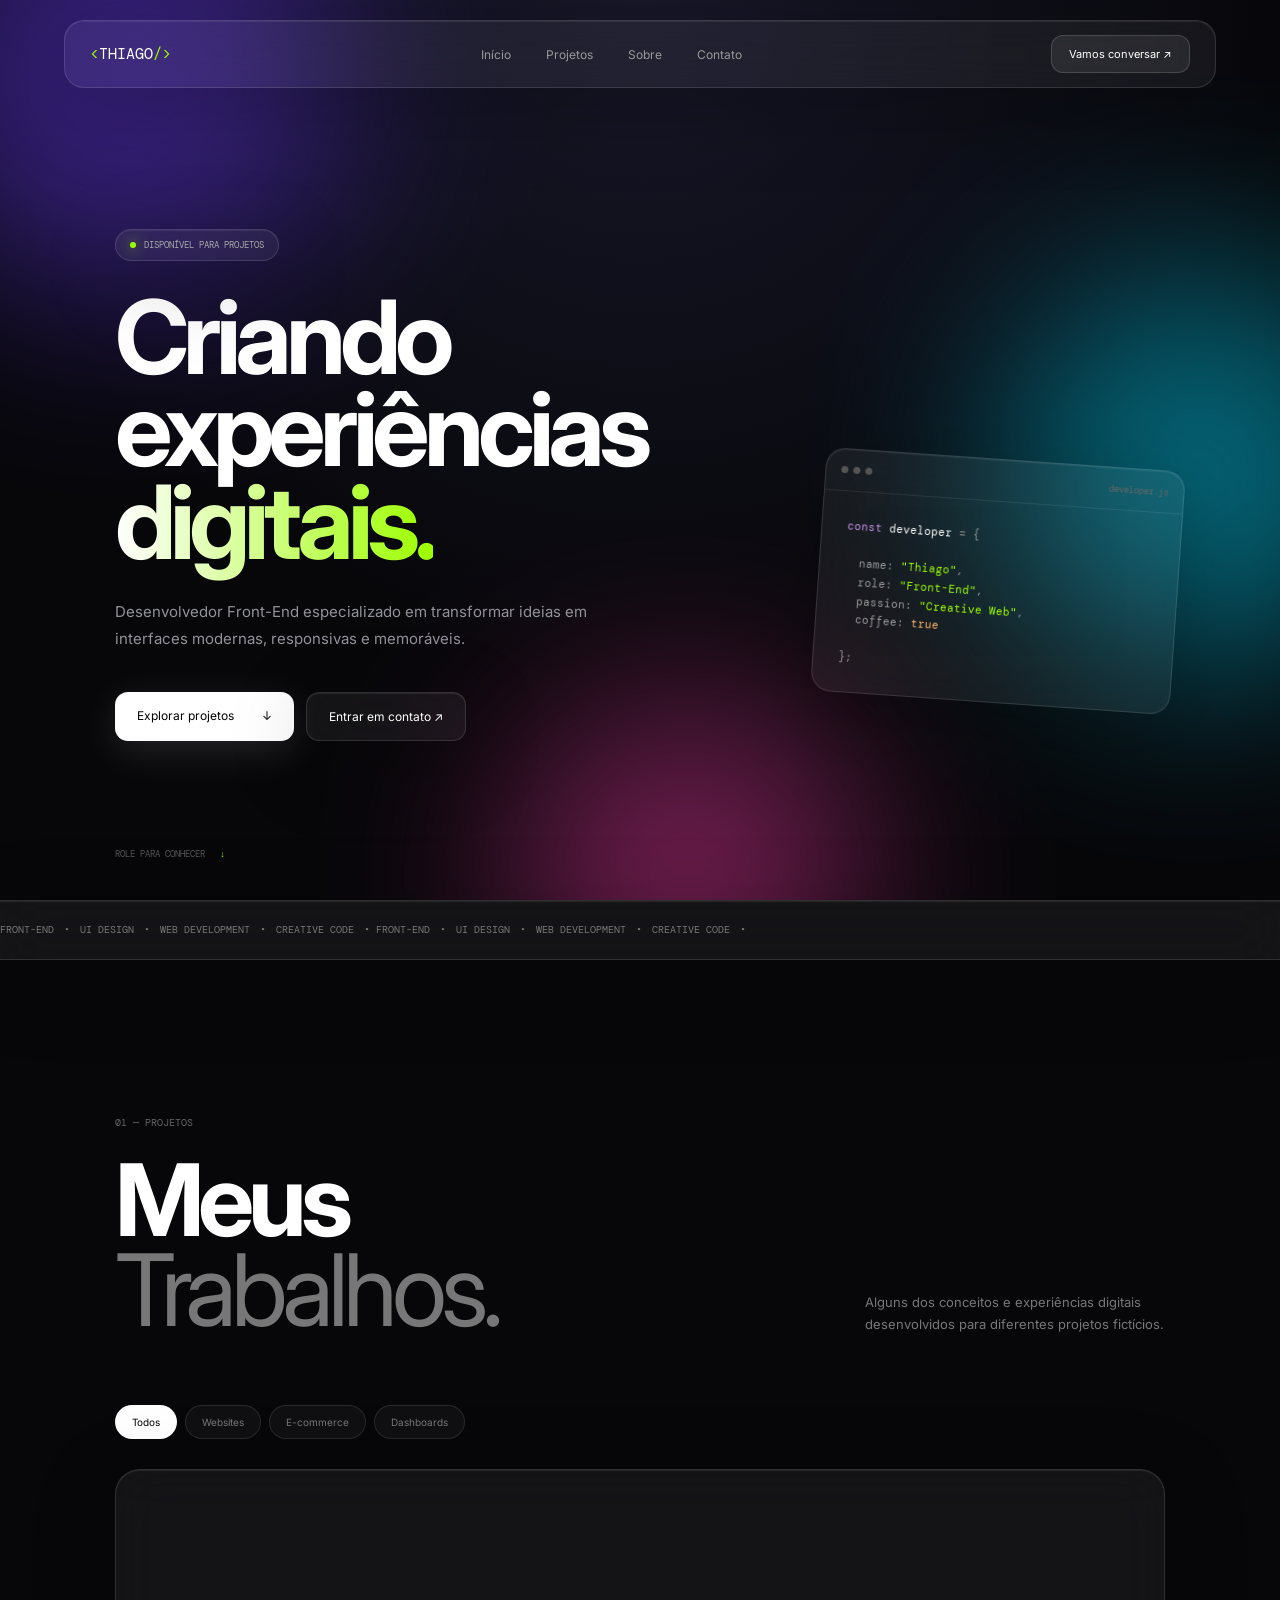
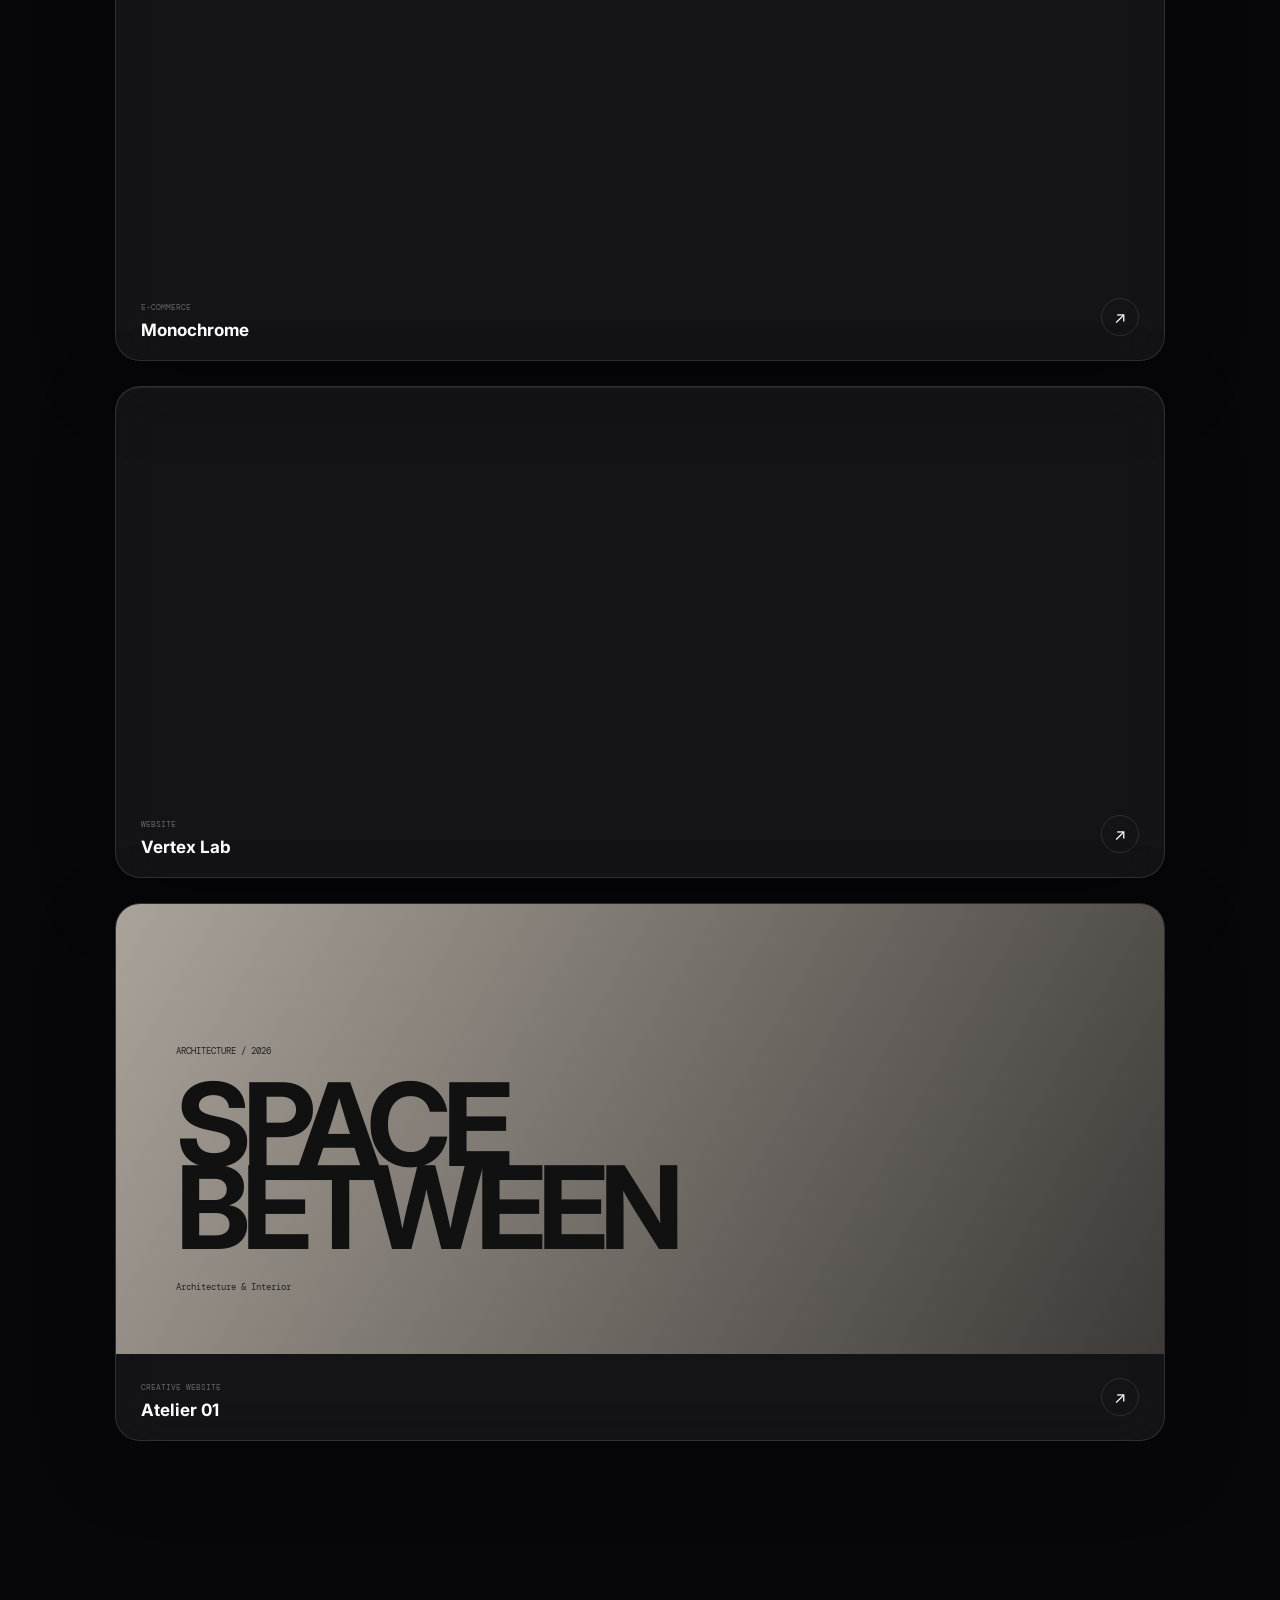
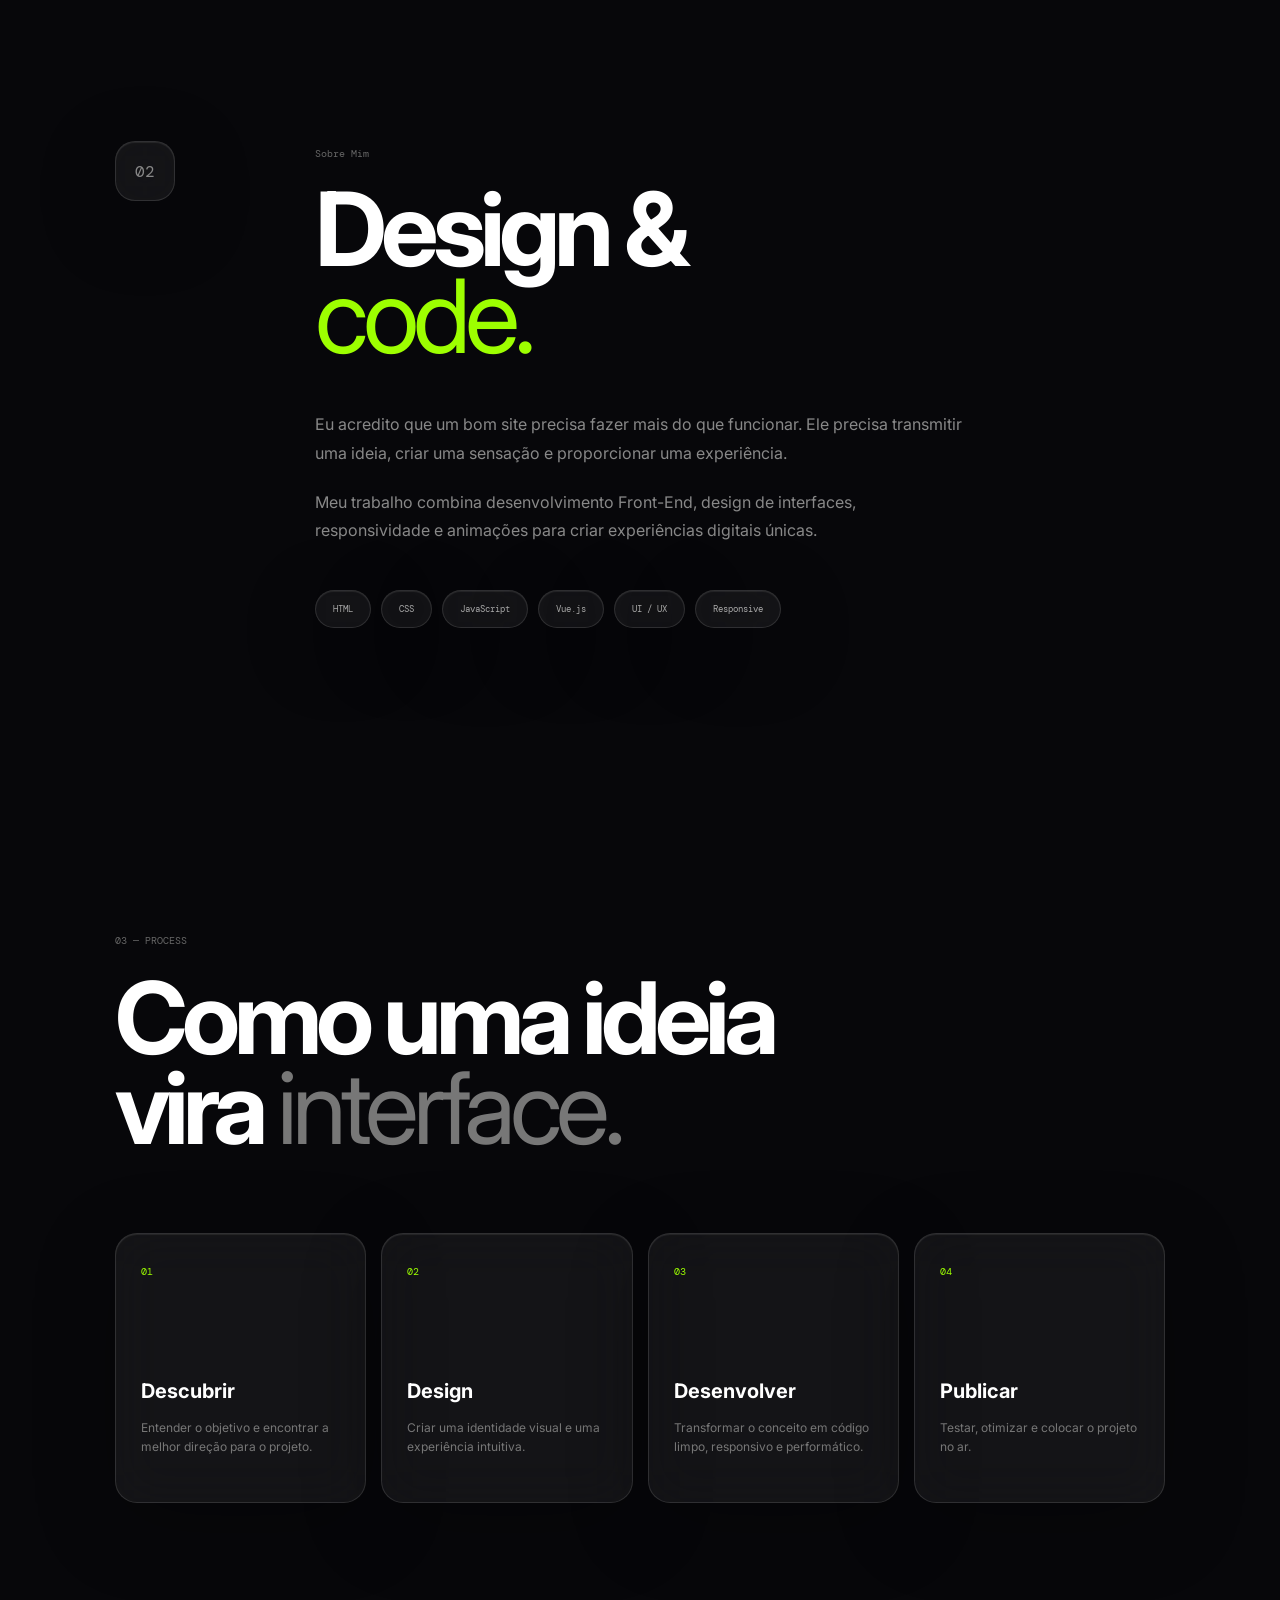
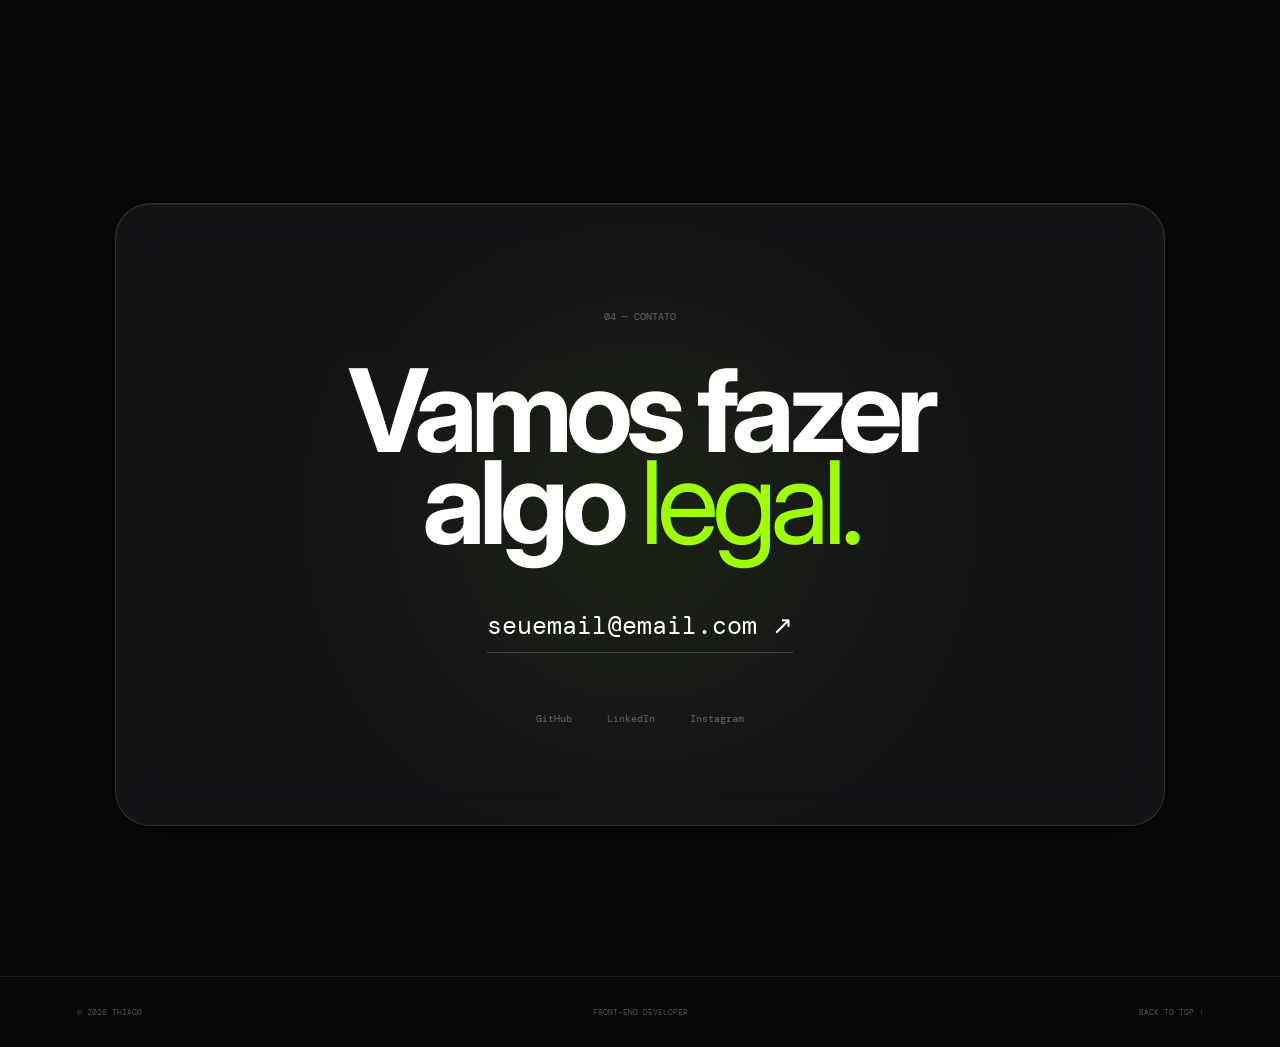
==== commit ebc0aebc: "publish" ====
--- a/index.html
+++ b/index.html
@@ -237,7 +237,7 @@
             <div class="process-grid">
                 <div class="process-card glass">
                     <span>01</span>
-                    <h3>Discover</h3>
+                    <h3>Descubrir</h3>
                     <p>
                         Entender o objetivo e encontrar a melhor
                         direção para o projeto.
@@ -253,7 +253,7 @@
                 </div>
                 <div class="process-card glass">
                     <span>03</span>
-                    <h3>Develop</h3>
+                    <h3>Desenvolver</h3>
                     <p>
                         Transformar o conceito em código limpo,
                         responsivo e performático.
@@ -261,7 +261,7 @@
                 </div>
                 <div class="process-card glass">
                     <span>04</span>
-                    <h3>Launch</h3>
+                    <h3>Publicar</h3>
                     <p>
                         Testar, otimizar e colocar o projeto no ar.
                     </p>
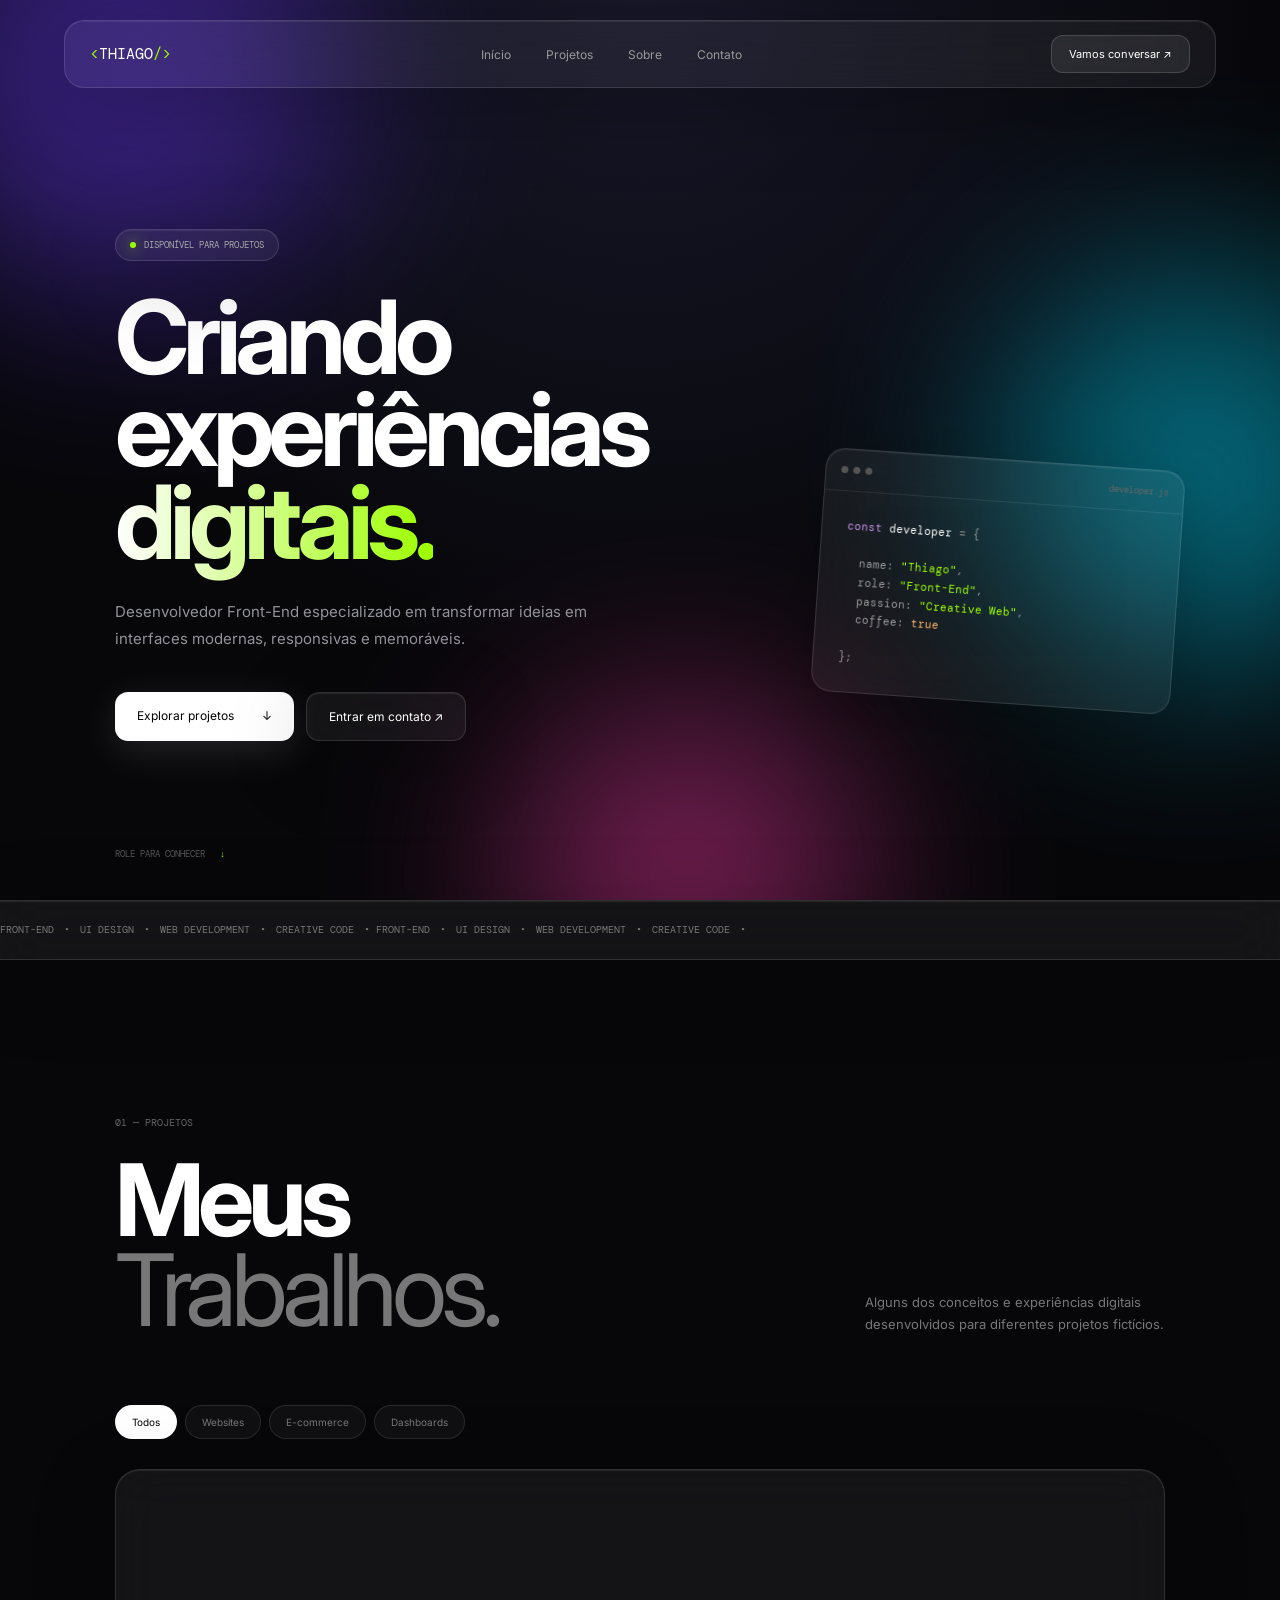
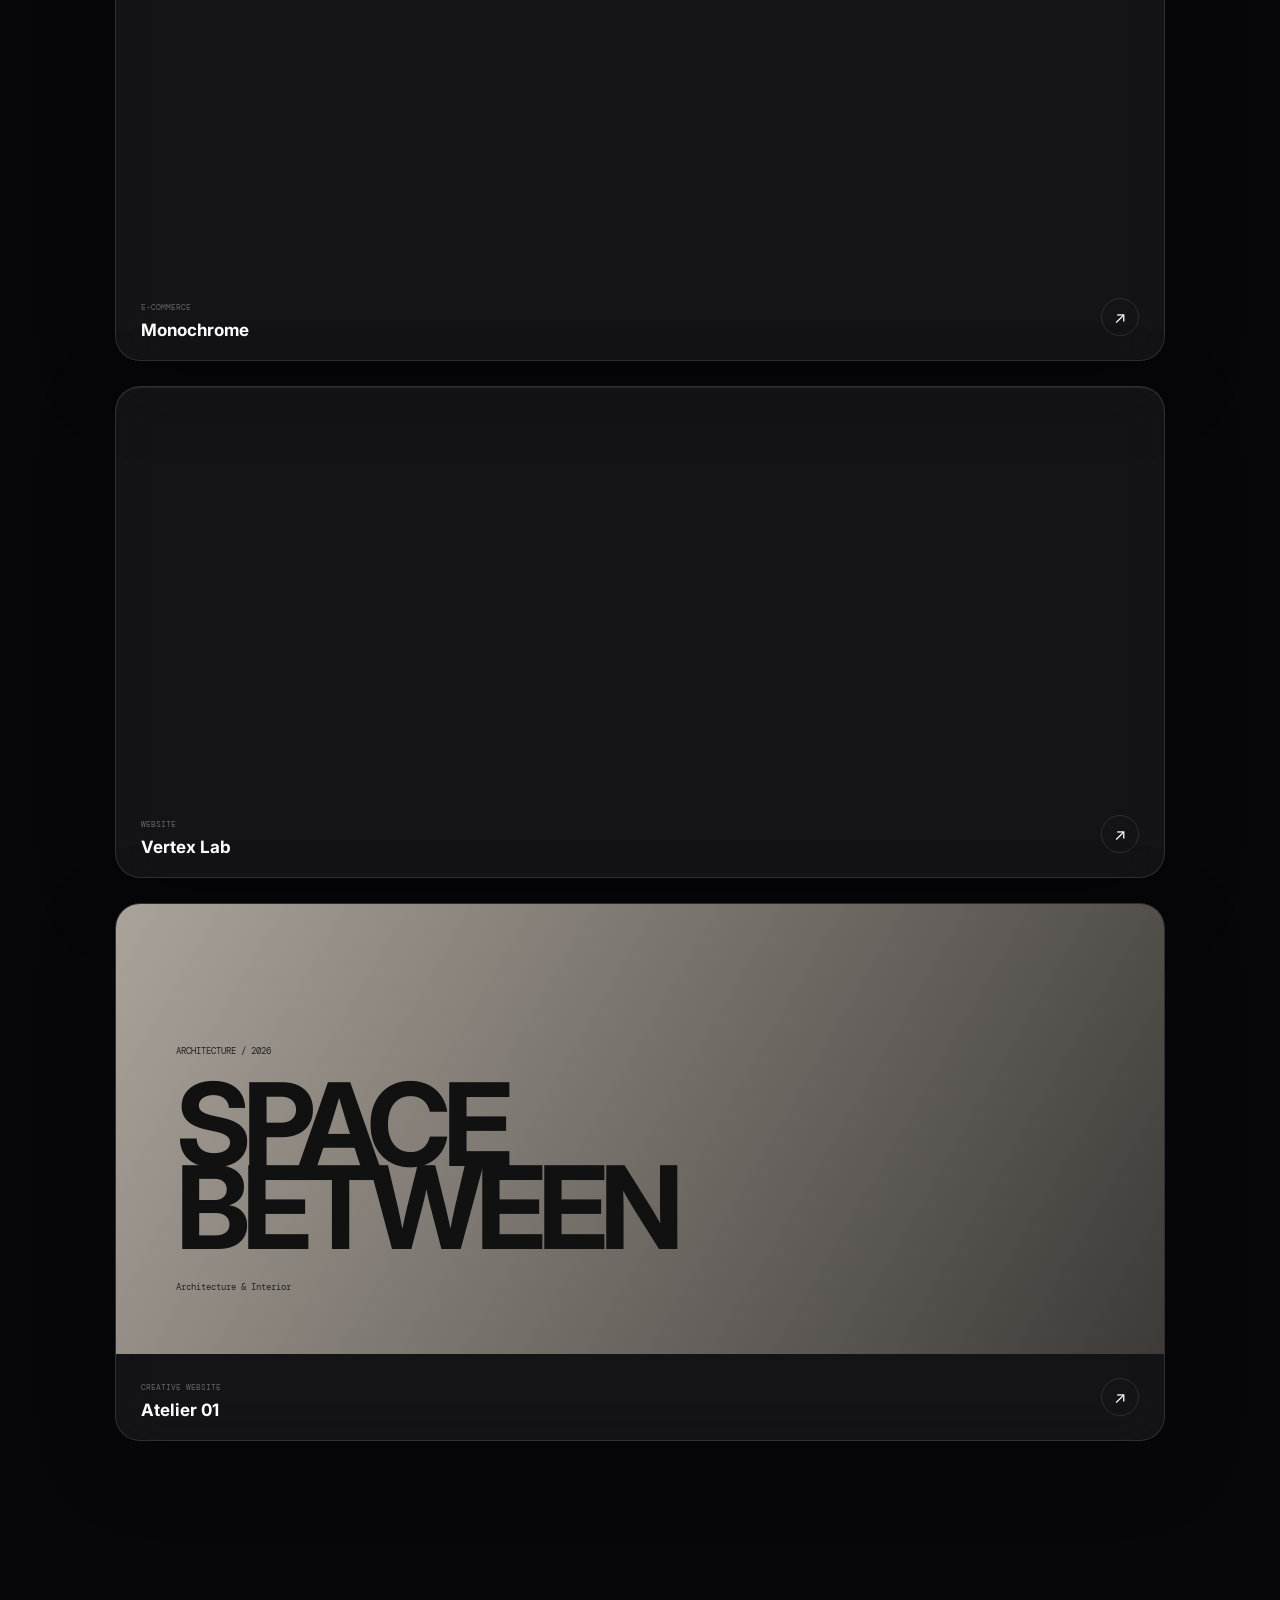
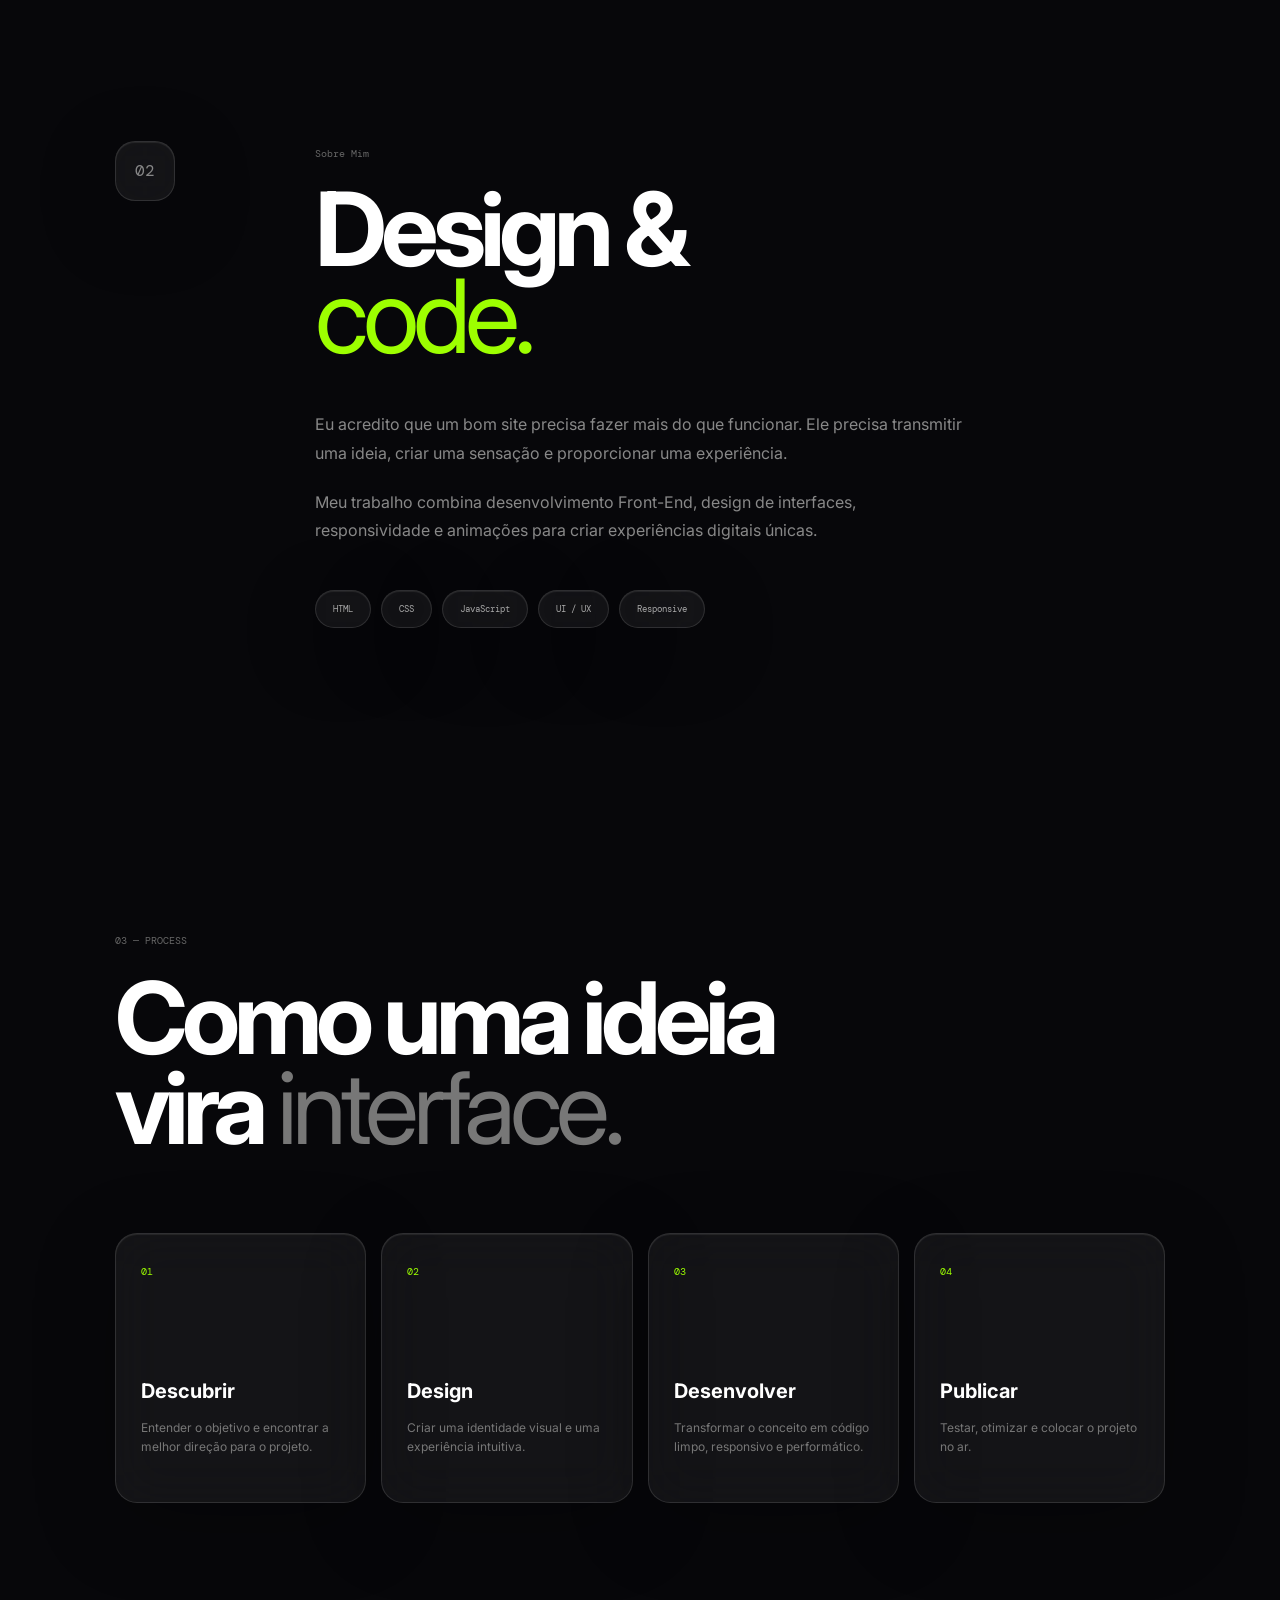
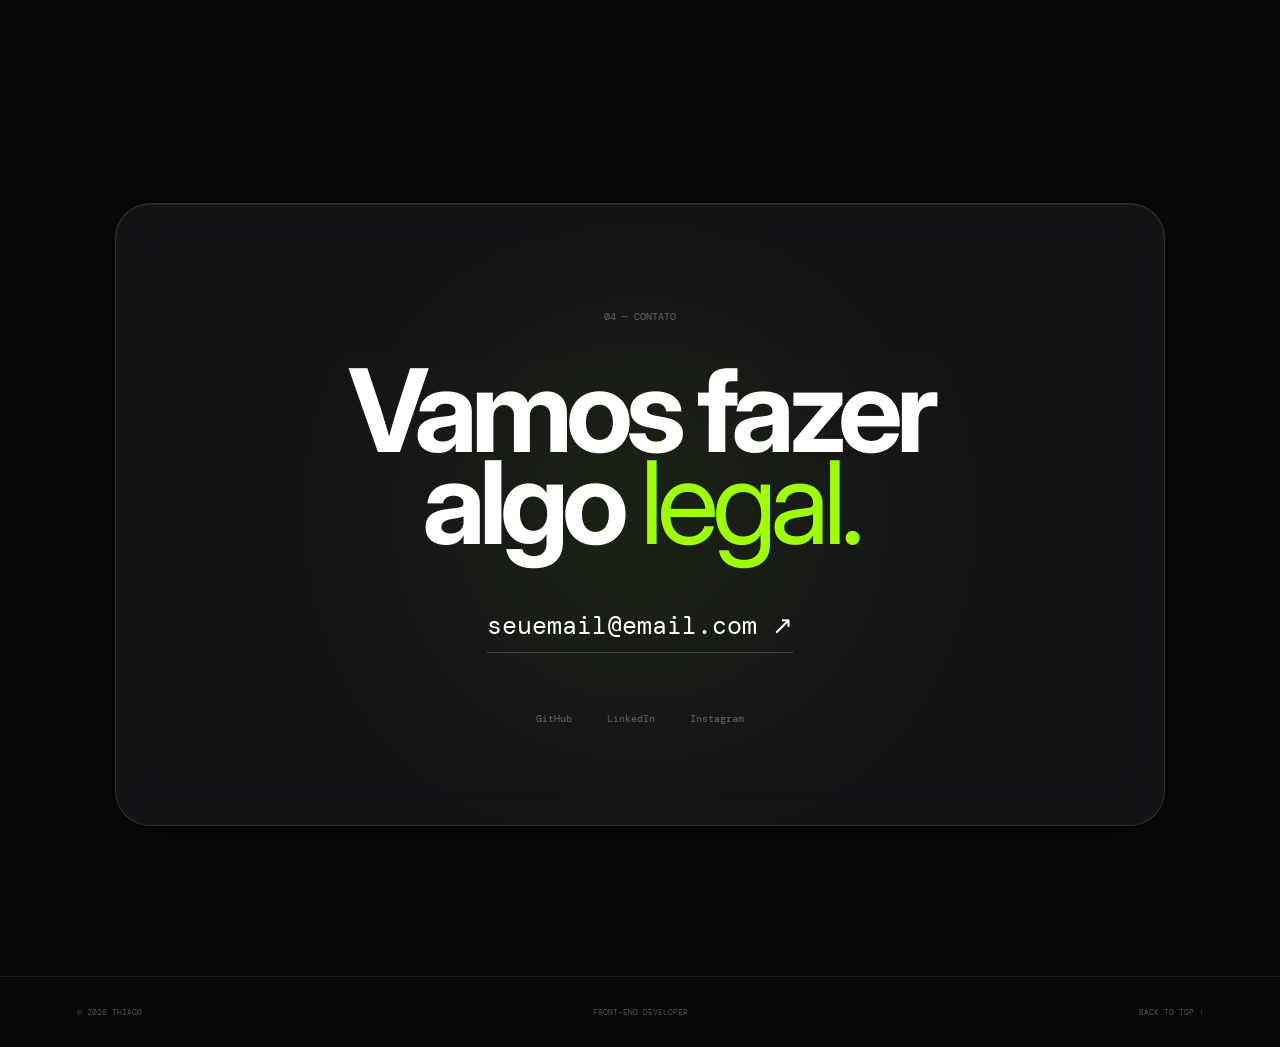
==== commit adc77ed4: "publish" ====
--- a/index.html
+++ b/index.html
@@ -146,7 +146,7 @@
 
                 <!-- MONOCHROME -->
                 <article class="project glass large" data-category="shop">
-                   <iframe width="100%" height="400em" src="https://www.youtube-nocookie.com/embed/55IRBsUY_2E?si=4ap-cGnlx4MbR7pY&amp;controls=0" title="YouTube video player" frameborder="0" allow="accelerometer; autoplay; clipboard-write; encrypted-media; gyroscope; picture-in-picture; web-share" referrerpolicy="strict-origin-when-cross-origin" allowfullscreen></iframe>
+                   <iframe width="100%" height="400em" src="https://www.youtube-nocookie.com/embed/en1G54mVBFE?si=xeG0g-_9PJHqO9vT&amp;controls=0" title="YouTube video player" frameborder="0" allow="accelerometer; autoplay; clipboard-write; encrypted-media; gyroscope; picture-in-picture; web-share" referrerpolicy="strict-origin-when-cross-origin" allowfullscreen></iframe>
                     <div class="project-details">
 
                         <div>
@@ -159,7 +159,7 @@
 
                 <!-- VERTEX -->
                 <article class="project glass large" data-category="web">
-                    <iframe class="yt-demontration" width="100%" height="400em" src="https://www.youtube-nocookie.com/embed/en1G54mVBFE?si=QkdN9q1mKnqh894X&amp;controls=0" title="YouTube video player" frameborder="0" allow="accelerometer; autoplay; clipboard-write; encrypted-media; gyroscope; picture-in-picture; web-share" referrerpolicy="strict-origin-when-cross-origin" allowfullscreen></iframe>
+                    <iframe width="100%" height="400em" src="https://www.youtube-nocookie.com/embed/55IRBsUY_2E?si=-nsxBrV68cBG8uTQ&amp;controls=0" title="YouTube video player" frameborder="0" allow="accelerometer; autoplay; clipboard-write; encrypted-media; gyroscope; picture-in-picture; web-share" referrerpolicy="strict-origin-when-cross-origin" allowfullscreen></iframe>
                     <div class="project-details">
                         <div>
                             <small>WEBSITE</small>
@@ -220,7 +220,6 @@
                     <div class="skill glass">HTML</div>
                     <div class="skill glass">CSS</div>
                     <div class="skill glass">JavaScript</div>
-                    <div class="skill glass">Vue.js</div>
                     <div class="skill glass">UI / UX</div>
                     <div class="skill glass">Responsive</div>
                 </div>
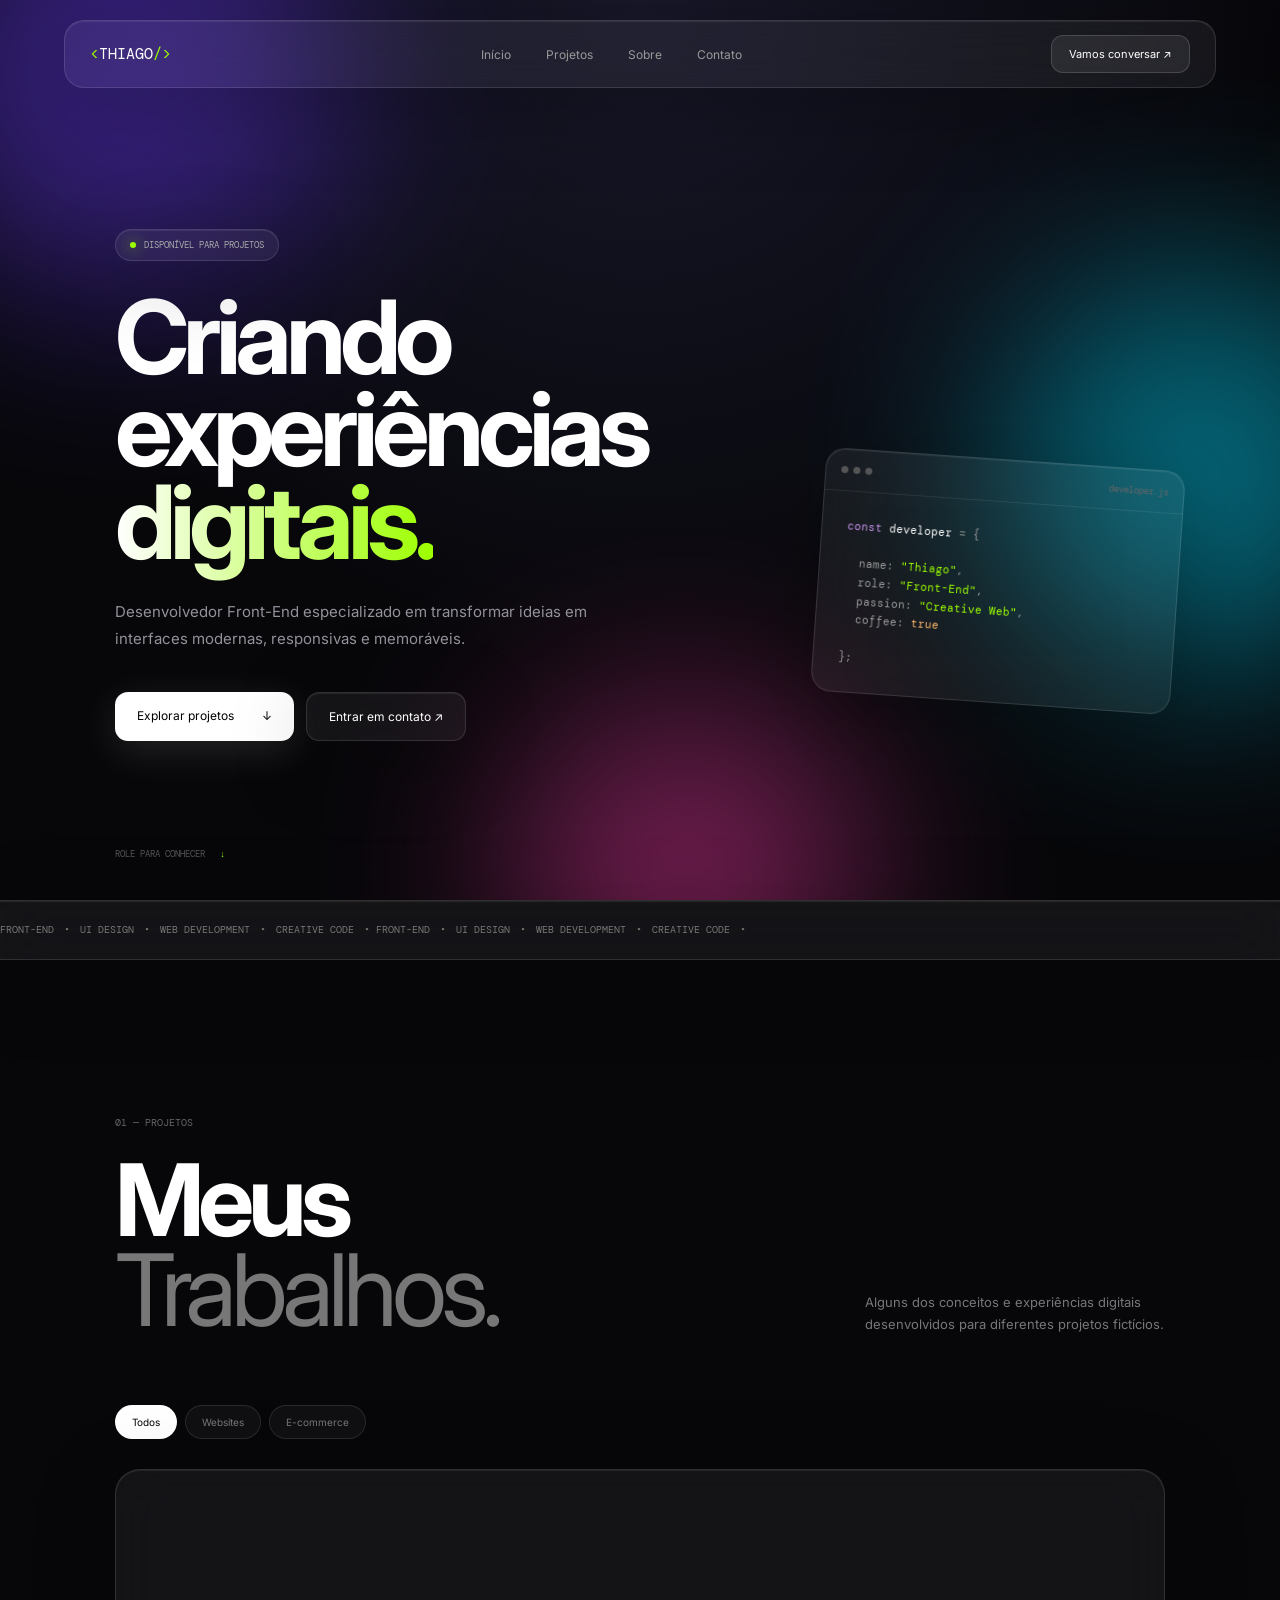
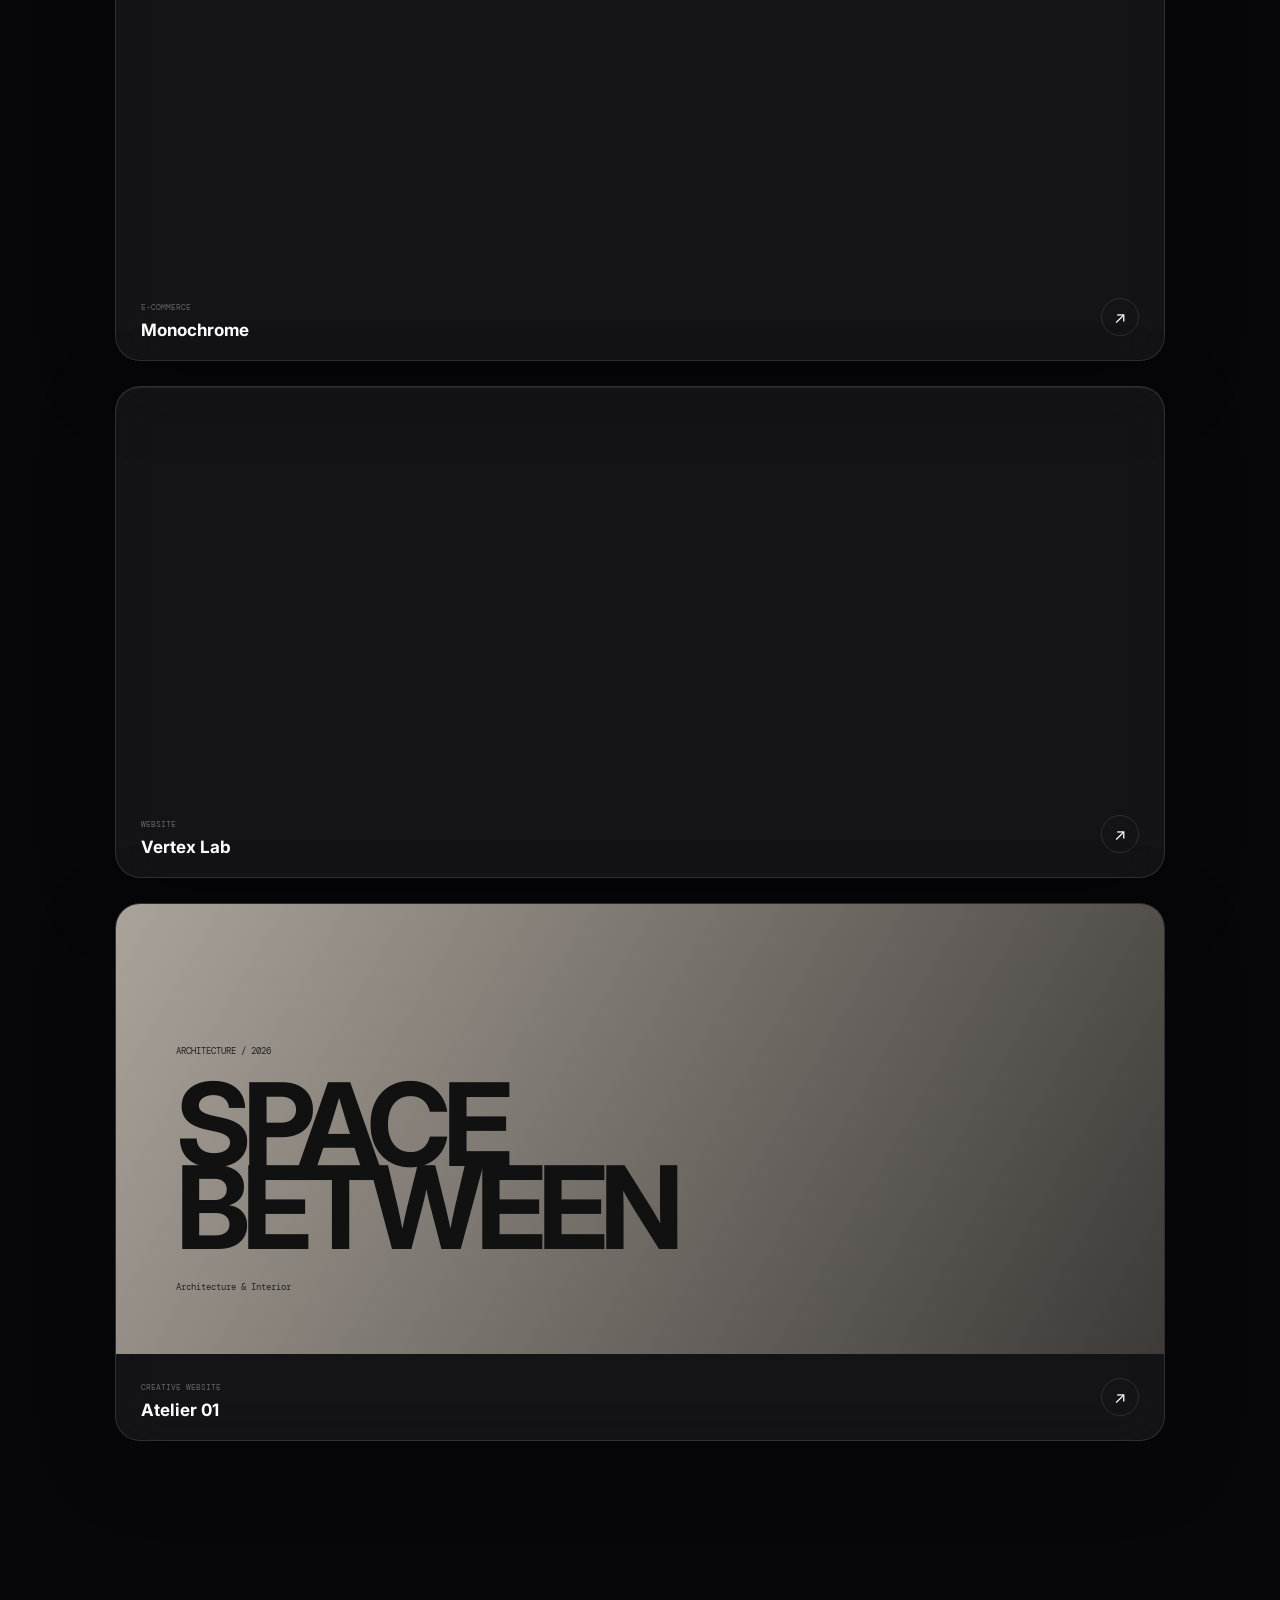
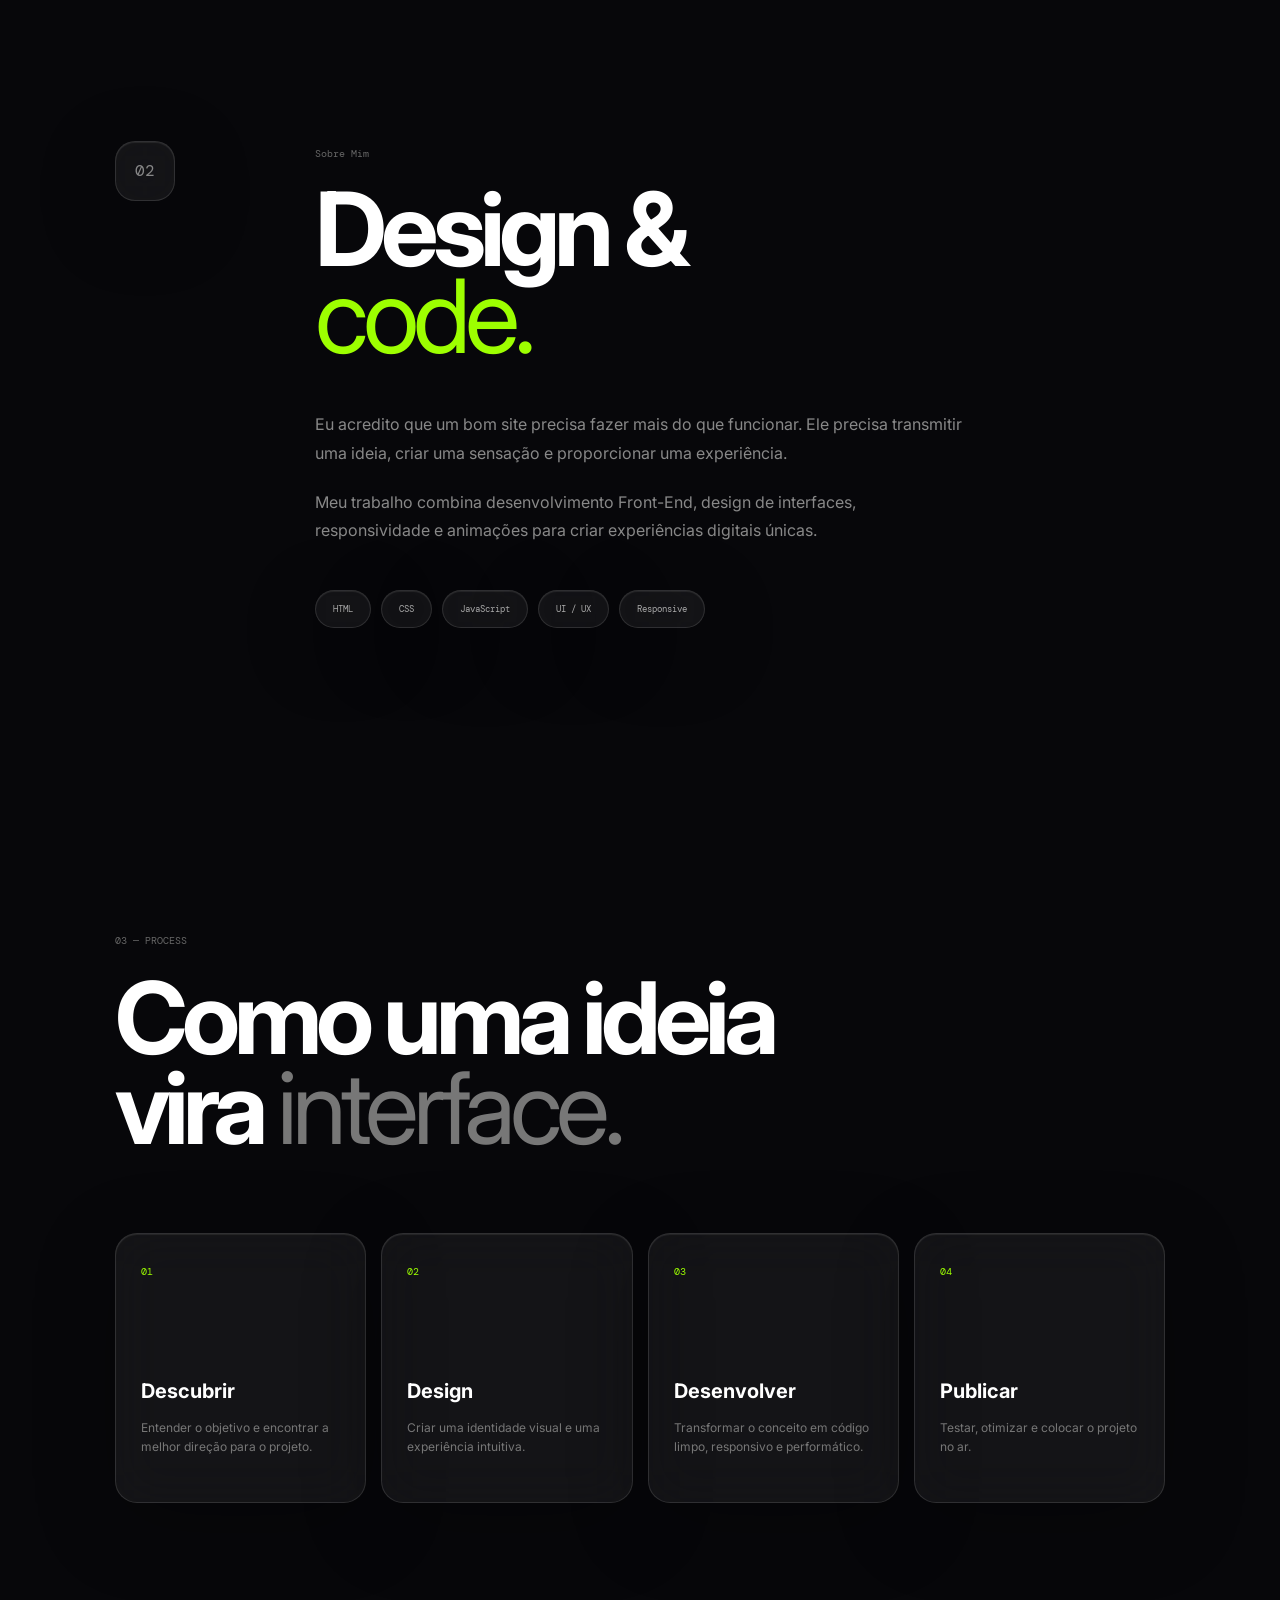
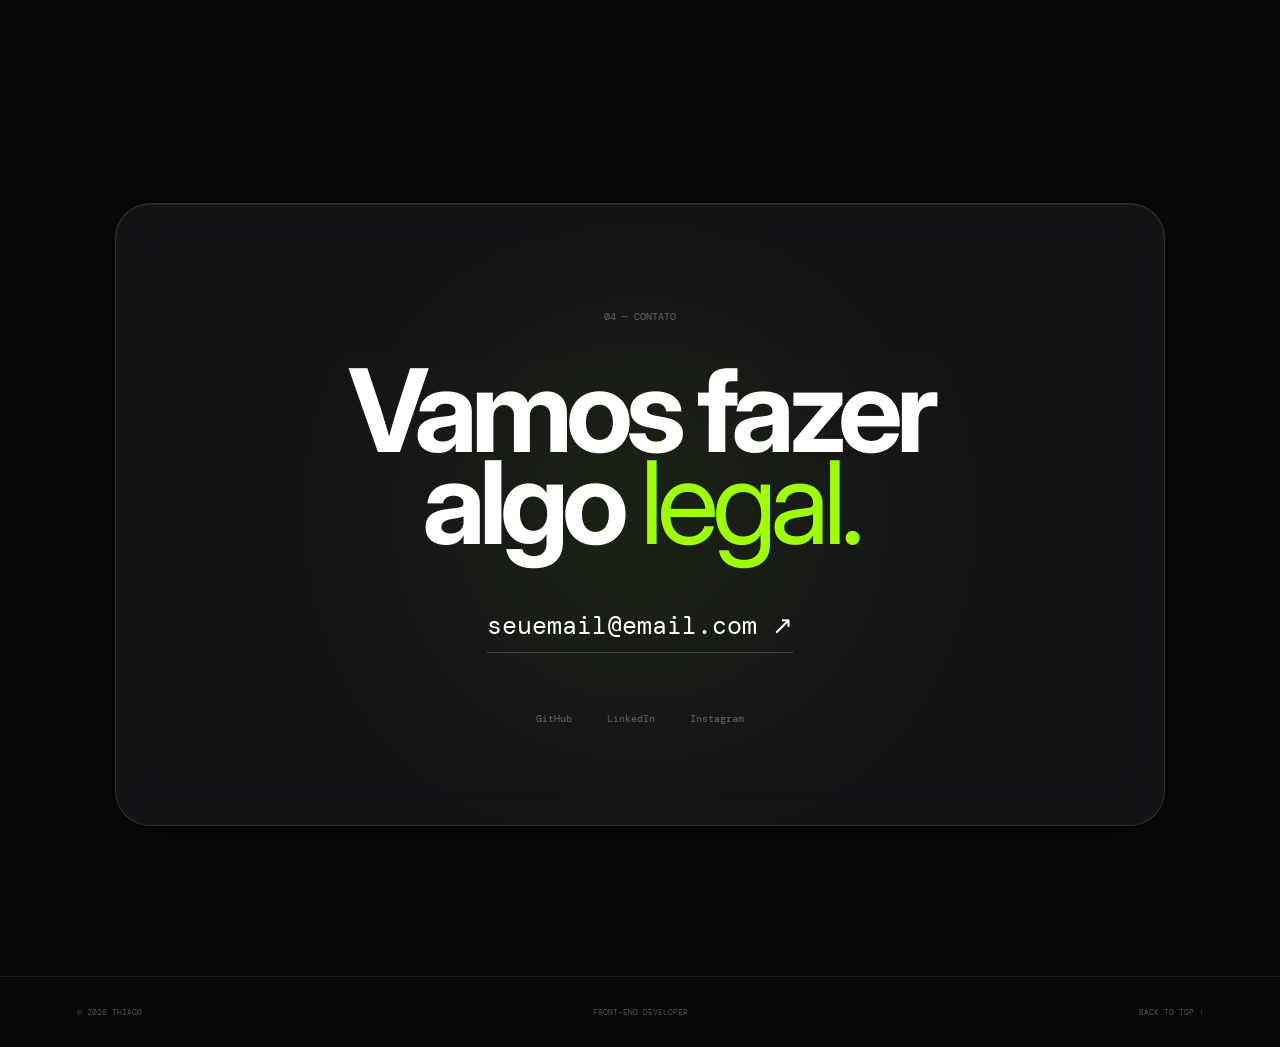
==== commit c419d191: "publish" ====
--- a/index.html
+++ b/index.html
@@ -136,9 +136,6 @@
                 <button data-filter="shop">
                     E-commerce
                 </button>
-                <button data-filter="dashboard">
-                    Dashboards
-                </button>
             </div>
 
             <!-- PROJETOS -->
